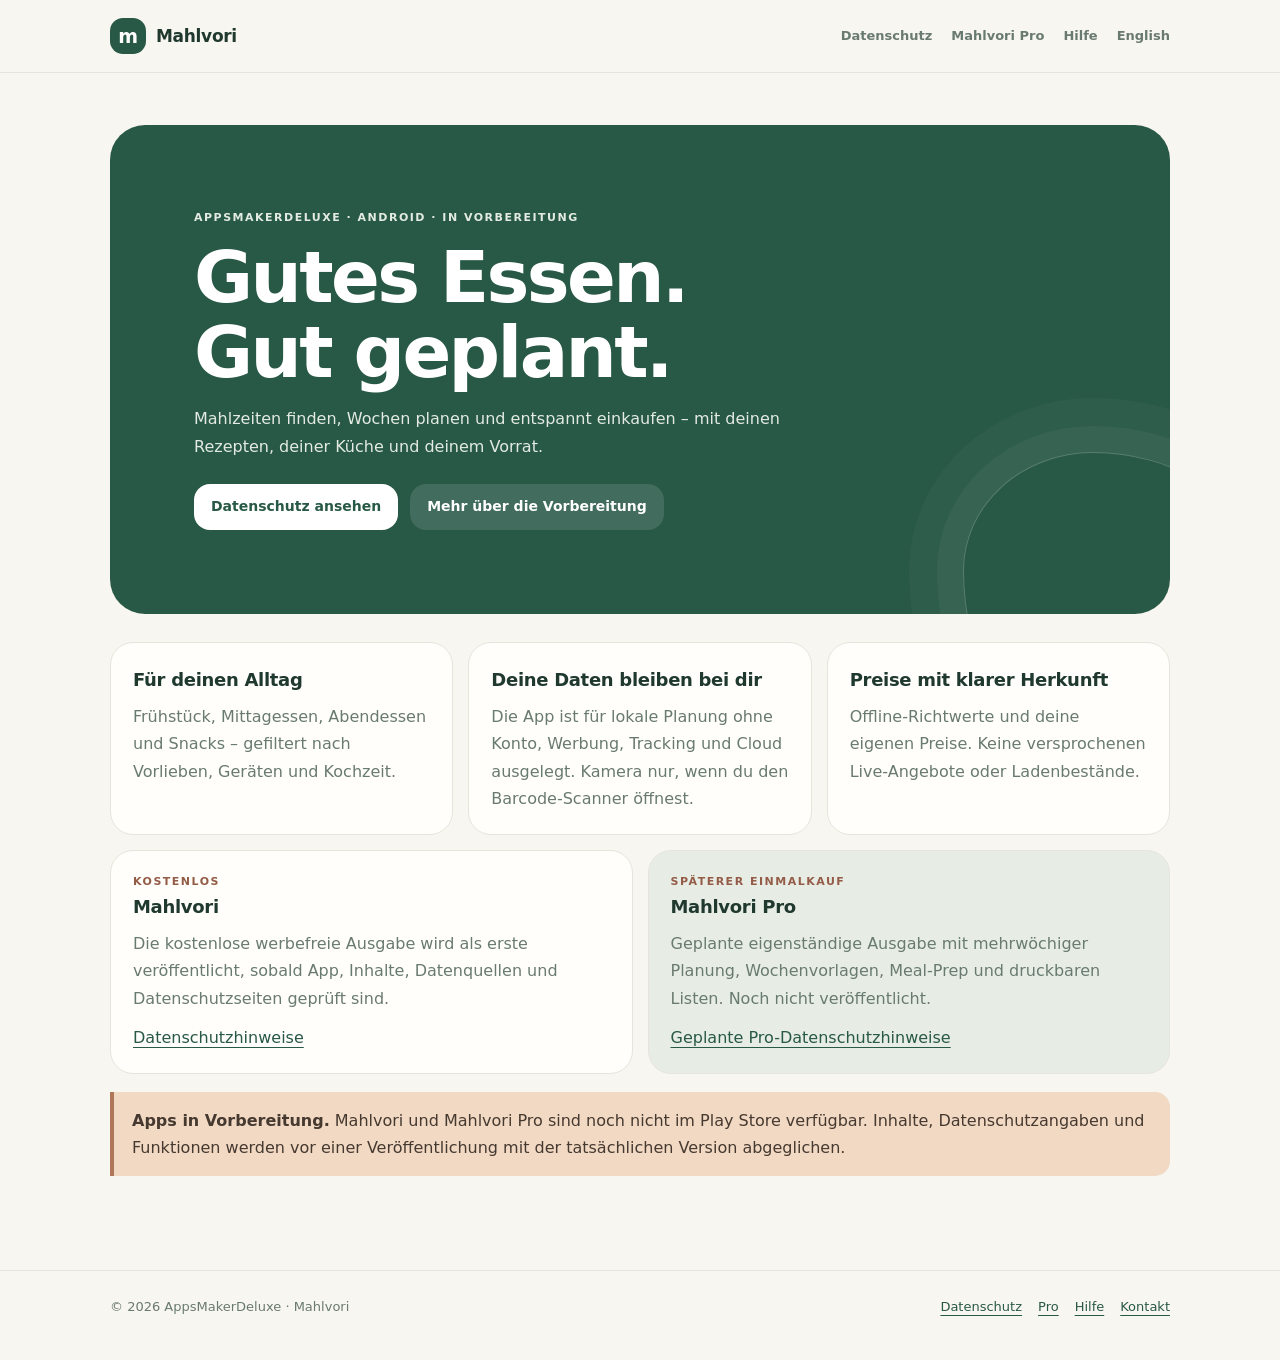
==== index.html @ 29d2f912 "Create Mahlvori privacy and help site" ====
<!doctype html>
<html lang="de"><head><meta charset="utf-8"><meta name="viewport" content="width=device-width,initial-scale=1"><meta name="theme-color" content="#f8f6f0"><meta name="description" content="Mahlvori plant Mahlzeiten, Vorräte und Einkaufslisten privat auf dem Gerät. Die Apps befinden sich in Vorbereitung."><title>Mahlvori – Gutes Essen. Gut geplant.</title><link rel="stylesheet" href="assets/site.css"></head>
<body><header class="site-header"><div class="wrap header-inner"><a class="brand" href="./"><span class="brand-mark">m</span>Mahlvori</a><nav class="nav" aria-label="Navigation"><a href="privacy/">Datenschutz</a><a href="privacy/pro/">Mahlvori Pro</a><a href="support/">Hilfe</a><a href="en/" lang="en">English</a></nav></div></header>
<main class="wrap"><section class="hero"><p class="eyebrow">AppsMakerDeluxe · Android · In Vorbereitung</p><h1>Gutes Essen.<br>Gut geplant.</h1><p>Mahlzeiten finden, Wochen planen und entspannt einkaufen – mit deinen Rezepten, deiner Küche und deinem Vorrat.</p><div class="actions"><a class="button" href="privacy/">Datenschutz ansehen</a><a class="button alt" href="support/">Mehr über die Vorbereitung</a></div></section>
<section class="grid"><article class="card"><h2>Für deinen Alltag</h2><p>Frühstück, Mittagessen, Abendessen und Snacks – gefiltert nach Vorlieben, Geräten und Kochzeit.</p></article><article class="card"><h2>Deine Daten bleiben bei dir</h2><p>Die App ist für lokale Planung ohne Konto, Werbung, Tracking und Cloud ausgelegt. Kamera nur, wenn du den Barcode-Scanner öffnest.</p></article><article class="card"><h2>Preise mit klarer Herkunft</h2><p>Offline-Richtwerte und deine eigenen Preise. Keine versprochenen Live-Angebote oder Ladenbestände.</p></article></section>
<section class="grid" style="margin-top:15px"><article class="card"><p class="eyebrow dark">Kostenlos</p><h2>Mahlvori</h2><p>Die kostenlose werbefreie Ausgabe wird als erste veröffentlicht, sobald App, Inhalte, Datenquellen und Datenschutzseiten geprüft sind.</p><p style="margin-top:12px"><a href="privacy/">Datenschutzhinweise</a></p></article><article class="card pro"><p class="eyebrow dark">Späterer Einmalkauf</p><h2>Mahlvori Pro</h2><p>Geplante eigenständige Ausgabe mit mehrwöchiger Planung, Wochenvorlagen, Meal-Prep und druckbaren Listen. Noch nicht veröffentlicht.</p><p style="margin-top:12px"><a href="privacy/pro/">Geplante Pro-Datenschutzhinweise</a></p></article></section>
<section class="notice"><strong>Apps in Vorbereitung.</strong> Mahlvori und Mahlvori Pro sind noch nicht im Play Store verfügbar. Inhalte, Datenschutzangaben und Funktionen werden vor einer Veröffentlichung mit der tatsächlichen Version abgeglichen.</section></main>
<footer class="site-footer"><div class="wrap footer-inner"><span>© 2026 AppsMakerDeluxe · Mahlvori</span><nav class="footer-links" aria-label="Weiterführendes"><a href="privacy/">Datenschutz</a><a href="privacy/pro/">Pro</a><a href="support/">Hilfe</a><a href="mailto:appsmakerdeluxe@gmail.com">Kontakt</a></nav></div></footer></body></html>
---- assets/site.css ----
:root{color-scheme:light;--cream:#f8f6f0;--paper:#fffefa;--ink:#20392f;--muted:#697a70;--green:#285846;--sage:#e7ede5;--peach:#f1d9c4;--line:#e5e5dc;--wide:1060px}
*{box-sizing:border-box}html{scroll-behavior:smooth}body{margin:0;background:var(--cream);color:var(--ink);font:16px/1.7 system-ui,-apple-system,"Segoe UI",sans-serif}.wrap{width:min(var(--wide),calc(100% - 44px));margin-inline:auto}a{color:var(--green);text-underline-offset:4px}a:hover{color:#994f3d}.site-header{position:sticky;top:0;z-index:4;background:rgba(248,246,240,.95);backdrop-filter:blur(12px);border-bottom:1px solid var(--line)}.header-inner{display:flex;align-items:center;justify-content:space-between;gap:22px;min-height:72px}.brand{display:inline-flex;align-items:center;gap:10px;color:var(--ink);text-decoration:none;font-size:17px;font-weight:780;letter-spacing:-.3px}.brand-mark{display:grid;place-items:center;width:36px;height:36px;border-radius:13px;background:var(--green);color:white;font-size:19px}.nav{display:flex;align-items:center;gap:19px;flex-wrap:wrap}.nav a{color:var(--muted);text-decoration:none;font-size:13px;font-weight:600}.nav a:hover,.nav a[aria-current=page]{color:var(--green)}main{padding:40px 0 76px}.hero{position:relative;overflow:hidden;margin:12px auto 28px;padding:clamp(35px,8vw,84px);border-radius:35px;background:var(--green);color:#fff}.hero:after{content:"";position:absolute;width:280px;height:280px;right:-75px;bottom:-120px;border:1px solid rgba(255,255,255,.22);border-radius:46% 54% 65% 35%/42% 37% 63% 58%;box-shadow:0 0 0 26px rgba(255,255,255,.04),0 0 0 54px rgba(255,255,255,.03)}.eyebrow{margin:0 0 12px;color:#c9dfd1;text-transform:uppercase;font-size:11px;font-weight:760;letter-spacing:1.5px}.hero h1{max-width:730px;margin:0;font-size:clamp(39px,8vw,72px);line-height:1.04;letter-spacing:-2.6px}.hero p{max-width:620px;color:#e3ebe2}.hero a{color:white}.hero .actions{display:flex;gap:12px;flex-wrap:wrap;margin-top:24px}.button{display:inline-block;padding:11px 17px;border-radius:16px;background:#fff;color:var(--green)!important;text-decoration:none;font-size:14px;font-weight:700}.button.alt{background:rgba(255,255,255,.12);color:#fff!important}.eyebrow.dark{color:#945b47}.grid{display:grid;grid-template-columns:repeat(auto-fit,minmax(min(100%,230px),1fr));gap:15px}.card{padding:22px;border:1px solid var(--line);border-radius:23px;background:var(--paper)}.card h2,.card h3{margin:0 0 8px;font-size:18px;letter-spacing:-.3px}.card p{margin:0;color:var(--muted)}.notice{margin:18px 0;padding:15px 18px;border-left:4px solid #af7657;border-radius:0 15px 15px 0;background:var(--peach);color:#46392f}.pro{background:var(--sage)}.panel{max-width:820px;margin:0 auto;padding:clamp(23px,5vw,49px);border:1px solid var(--line);border-radius:28px;background:var(--paper)}.panel h1{margin:0 0 4px;font-size:clamp(32px,6vw,48px);line-height:1.1;letter-spacing:-1.7px}.panel h2{margin-top:31px;margin-bottom:8px;font-size:20px;line-height:1.3}.panel h3{margin-top:19px;margin-bottom:6px;font-size:16px}.panel p,.panel li{color:#53655c}.panel ul{padding-left:22px}.meta{color:var(--muted);font-size:13px}.site-footer{padding:25px 0 42px;border-top:1px solid var(--line);color:var(--muted);font-size:13px}.footer-inner{display:flex;justify-content:space-between;gap:15px;flex-wrap:wrap}.footer-links{display:flex;gap:16px;flex-wrap:wrap}.pill{display:inline-block;margin:8px 6px 0 0;padding:6px 11px;border:1px solid var(--line);border-radius:30px;background:white;color:var(--muted);font-size:12px;font-weight:620}.steps{counter-reset:steps;list-style:none;padding:0!important}.steps li{counter-increment:steps;position:relative;margin:0 0 10px;padding:14px 15px 14px 50px;border-radius:15px;background:var(--cream)}.steps li:before{content:counter(steps);position:absolute;left:15px;top:14px;display:grid;place-items:center;width:24px;height:24px;border-radius:50%;background:var(--green);color:white;font-size:12px;font-weight:bold}
@media(max-width:650px){.wrap{width:min(var(--wide),calc(100% - 28px))}.header-inner{align-items:flex-start;padding:13px 0;flex-direction:column;gap:7px}.nav{gap:13px}main{padding-top:23px}.hero{border-radius:26px}.panel{border-radius:21px}.footer-inner{flex-direction:column}}
@media(prefers-reduced-motion:reduce){html{scroll-behavior:auto}*{animation-duration:.01ms!important;transition-duration:.01ms!important}}
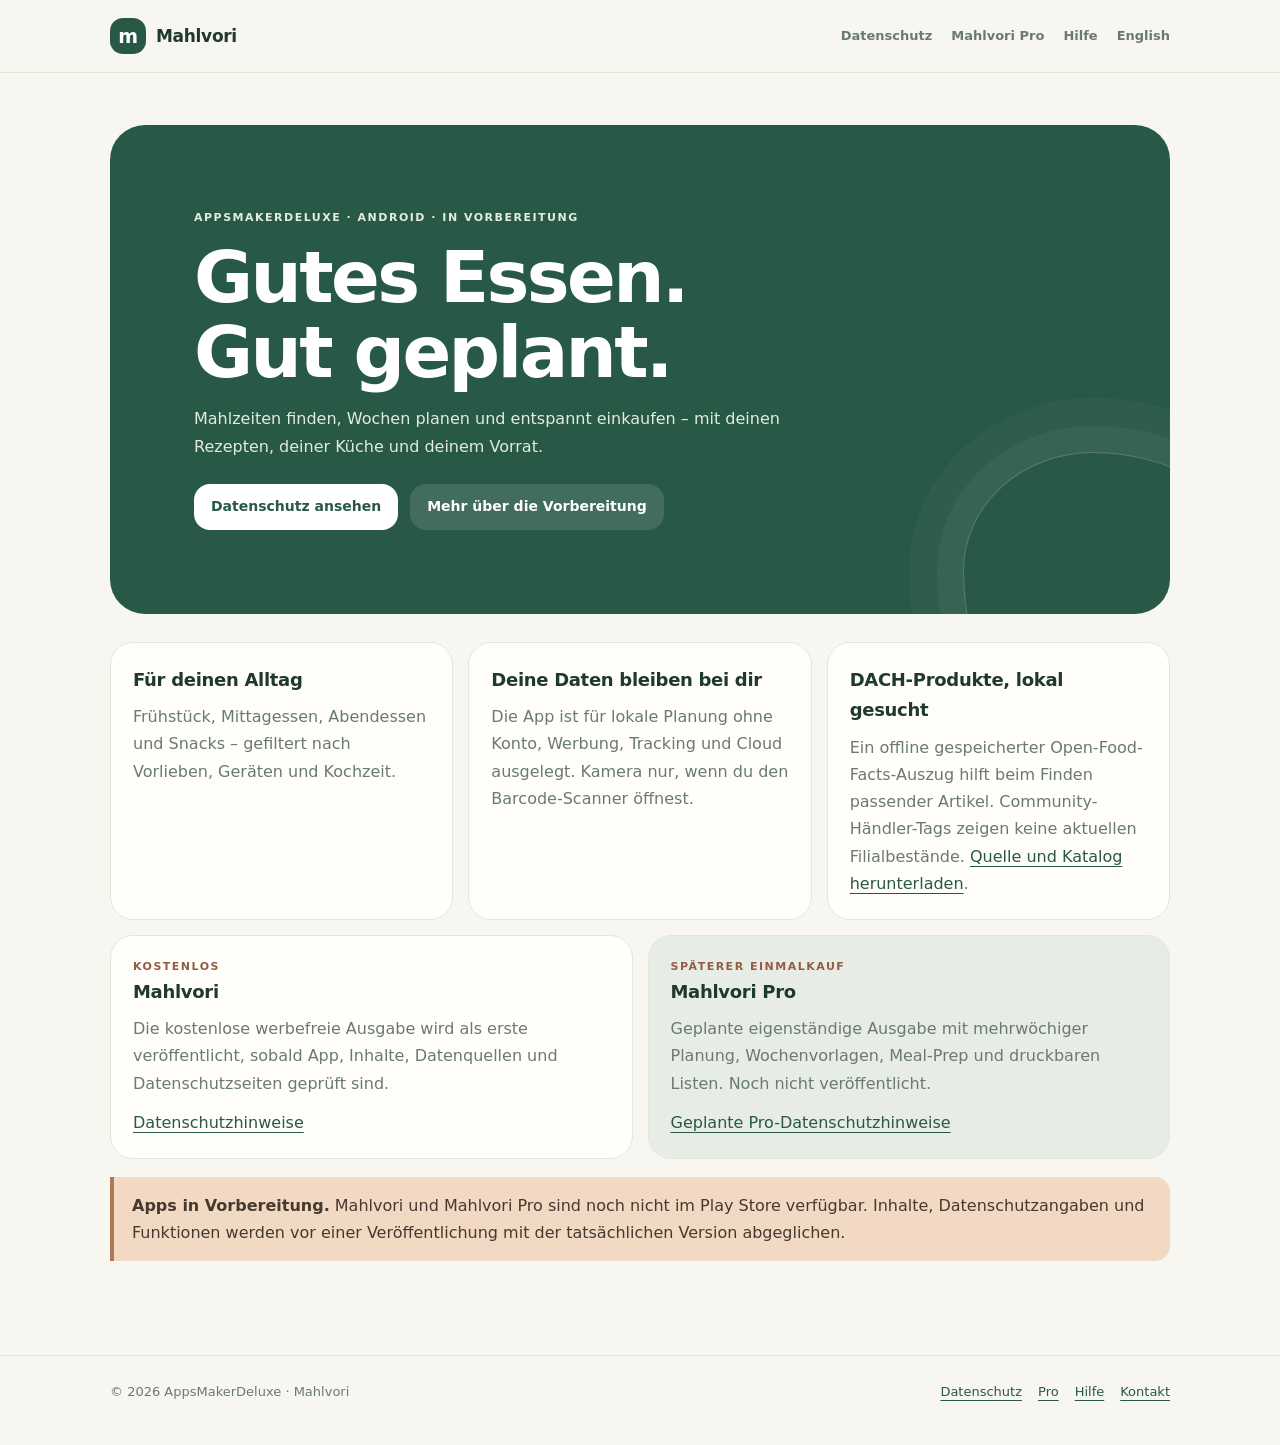
==== commit dc071bef: "Publish Mahlvori DACH catalog and license notices" ====
--- a/index.html
+++ b/index.html
@@ -2,7 +2,7 @@
 <html lang="de"><head><meta charset="utf-8"><meta name="viewport" content="width=device-width,initial-scale=1"><meta name="theme-color" content="#f8f6f0"><meta name="description" content="Mahlvori plant Mahlzeiten, Vorräte und Einkaufslisten privat auf dem Gerät. Die Apps befinden sich in Vorbereitung."><title>Mahlvori – Gutes Essen. Gut geplant.</title><link rel="stylesheet" href="assets/site.css"></head>
 <body><header class="site-header"><div class="wrap header-inner"><a class="brand" href="./"><span class="brand-mark">m</span>Mahlvori</a><nav class="nav" aria-label="Navigation"><a href="privacy/">Datenschutz</a><a href="privacy/pro/">Mahlvori Pro</a><a href="support/">Hilfe</a><a href="en/" lang="en">English</a></nav></div></header>
 <main class="wrap"><section class="hero"><p class="eyebrow">AppsMakerDeluxe · Android · In Vorbereitung</p><h1>Gutes Essen.<br>Gut geplant.</h1><p>Mahlzeiten finden, Wochen planen und entspannt einkaufen – mit deinen Rezepten, deiner Küche und deinem Vorrat.</p><div class="actions"><a class="button" href="privacy/">Datenschutz ansehen</a><a class="button alt" href="support/">Mehr über die Vorbereitung</a></div></section>
-<section class="grid"><article class="card"><h2>Für deinen Alltag</h2><p>Frühstück, Mittagessen, Abendessen und Snacks – gefiltert nach Vorlieben, Geräten und Kochzeit.</p></article><article class="card"><h2>Deine Daten bleiben bei dir</h2><p>Die App ist für lokale Planung ohne Konto, Werbung, Tracking und Cloud ausgelegt. Kamera nur, wenn du den Barcode-Scanner öffnest.</p></article><article class="card"><h2>Preise mit klarer Herkunft</h2><p>Offline-Richtwerte und deine eigenen Preise. Keine versprochenen Live-Angebote oder Ladenbestände.</p></article></section>
+<section class="grid"><article class="card"><h2>Für deinen Alltag</h2><p>Frühstück, Mittagessen, Abendessen und Snacks – gefiltert nach Vorlieben, Geräten und Kochzeit.</p></article><article class="card"><h2>Deine Daten bleiben bei dir</h2><p>Die App ist für lokale Planung ohne Konto, Werbung, Tracking und Cloud ausgelegt. Kamera nur, wenn du den Barcode-Scanner öffnest.</p></article><article class="card"><h2>DACH-Produkte, lokal gesucht</h2><p>Ein offline gespeicherter Open-Food-Facts-Auszug hilft beim Finden passender Artikel. Community-Händler-Tags zeigen keine aktuellen Filialbestände. <a href="catalog/">Quelle und Katalog herunterladen</a>.</p></article></section>
 <section class="grid" style="margin-top:15px"><article class="card"><p class="eyebrow dark">Kostenlos</p><h2>Mahlvori</h2><p>Die kostenlose werbefreie Ausgabe wird als erste veröffentlicht, sobald App, Inhalte, Datenquellen und Datenschutzseiten geprüft sind.</p><p style="margin-top:12px"><a href="privacy/">Datenschutzhinweise</a></p></article><article class="card pro"><p class="eyebrow dark">Späterer Einmalkauf</p><h2>Mahlvori Pro</h2><p>Geplante eigenständige Ausgabe mit mehrwöchiger Planung, Wochenvorlagen, Meal-Prep und druckbaren Listen. Noch nicht veröffentlicht.</p><p style="margin-top:12px"><a href="privacy/pro/">Geplante Pro-Datenschutzhinweise</a></p></article></section>
 <section class="notice"><strong>Apps in Vorbereitung.</strong> Mahlvori und Mahlvori Pro sind noch nicht im Play Store verfügbar. Inhalte, Datenschutzangaben und Funktionen werden vor einer Veröffentlichung mit der tatsächlichen Version abgeglichen.</section></main>
 <footer class="site-footer"><div class="wrap footer-inner"><span>© 2026 AppsMakerDeluxe · Mahlvori</span><nav class="footer-links" aria-label="Weiterführendes"><a href="privacy/">Datenschutz</a><a href="privacy/pro/">Pro</a><a href="support/">Hilfe</a><a href="mailto:appsmakerdeluxe@gmail.com">Kontakt</a></nav></div></footer></body></html>
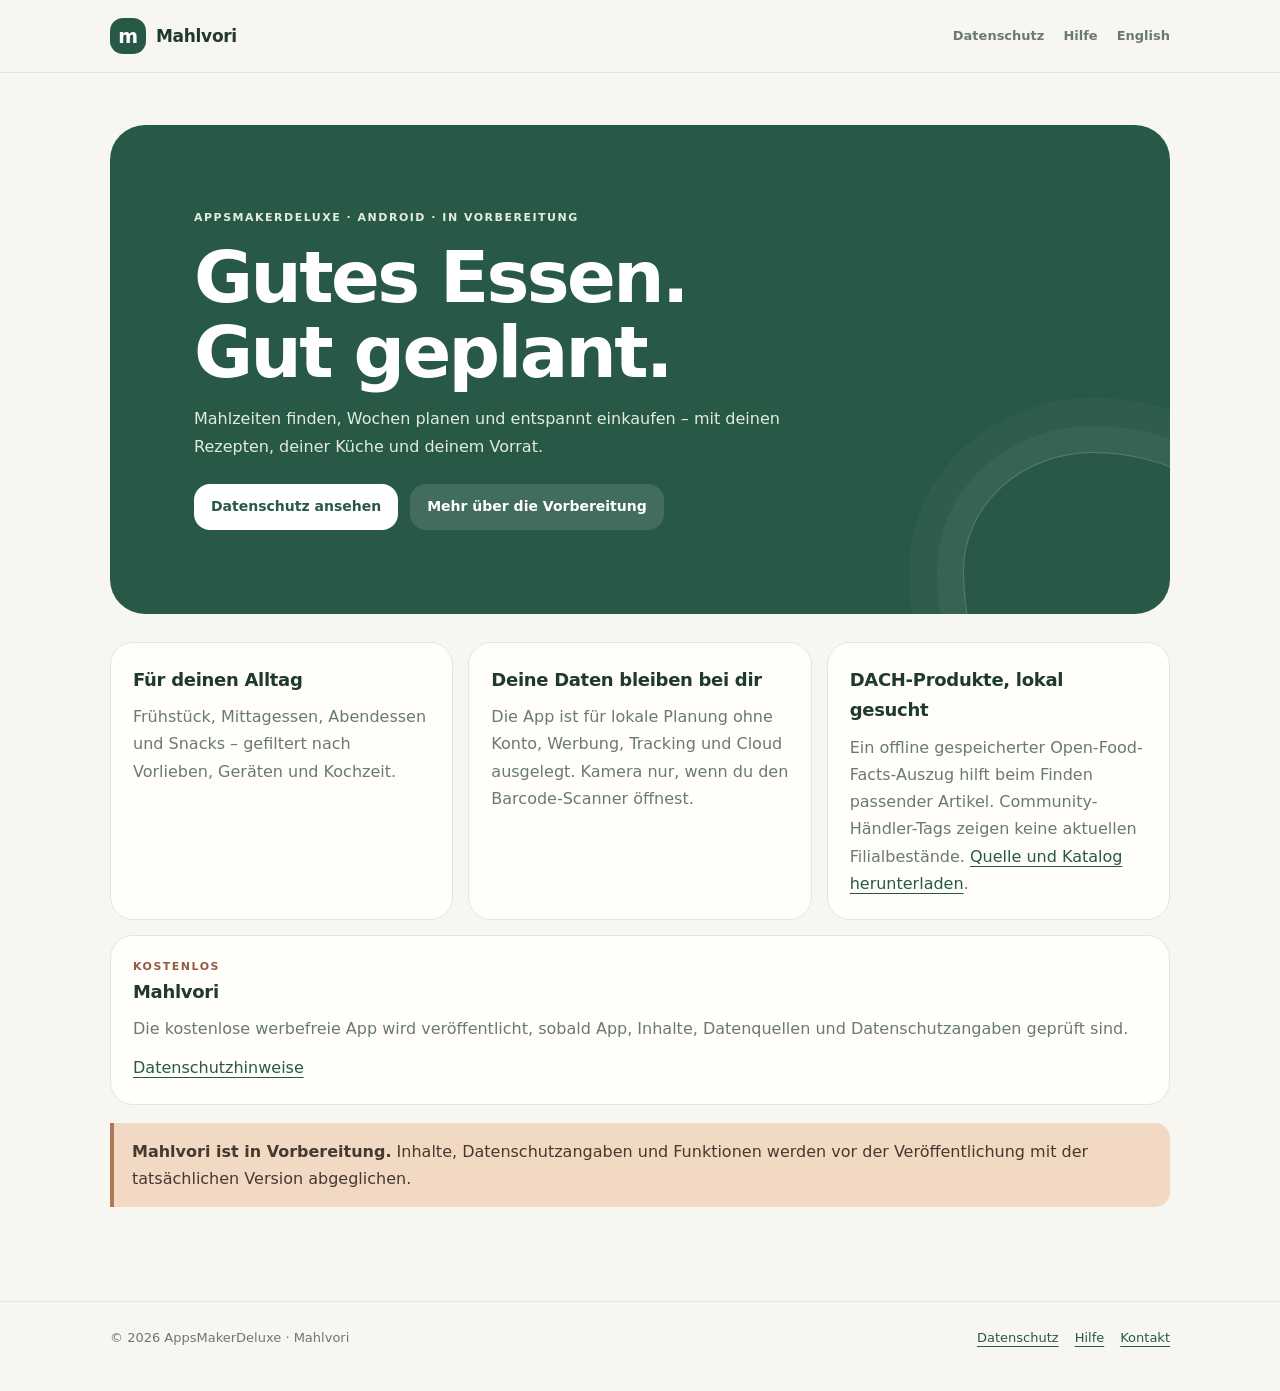
==== commit a0cb5349: "Remove Pro planning from Mahlvori privacy site" ====
--- a/index.html
+++ b/index.html
@@ -1,8 +1,8 @@
 <!doctype html>
-<html lang="de"><head><meta charset="utf-8"><meta name="viewport" content="width=device-width,initial-scale=1"><meta name="theme-color" content="#f8f6f0"><meta name="description" content="Mahlvori plant Mahlzeiten, Vorräte und Einkaufslisten privat auf dem Gerät. Die Apps befinden sich in Vorbereitung."><title>Mahlvori – Gutes Essen. Gut geplant.</title><link rel="stylesheet" href="assets/site.css"></head>
-<body><header class="site-header"><div class="wrap header-inner"><a class="brand" href="./"><span class="brand-mark">m</span>Mahlvori</a><nav class="nav" aria-label="Navigation"><a href="privacy/">Datenschutz</a><a href="privacy/pro/">Mahlvori Pro</a><a href="support/">Hilfe</a><a href="en/" lang="en">English</a></nav></div></header>
+<html lang="de"><head><meta charset="utf-8"><meta name="viewport" content="width=device-width,initial-scale=1"><meta name="theme-color" content="#f8f6f0"><meta name="description" content="Mahlvori plant Mahlzeiten, Vorräte und Einkaufslisten privat auf dem Gerät."><title>Mahlvori – Gutes Essen. Gut geplant.</title><link rel="stylesheet" href="assets/site.css"></head>
+<body><header class="site-header"><div class="wrap header-inner"><a class="brand" href="./"><span class="brand-mark">m</span>Mahlvori</a><nav class="nav" aria-label="Navigation"><a href="privacy/">Datenschutz</a><a href="support/">Hilfe</a><a href="en/" lang="en">English</a></nav></div></header>
 <main class="wrap"><section class="hero"><p class="eyebrow">AppsMakerDeluxe · Android · In Vorbereitung</p><h1>Gutes Essen.<br>Gut geplant.</h1><p>Mahlzeiten finden, Wochen planen und entspannt einkaufen – mit deinen Rezepten, deiner Küche und deinem Vorrat.</p><div class="actions"><a class="button" href="privacy/">Datenschutz ansehen</a><a class="button alt" href="support/">Mehr über die Vorbereitung</a></div></section>
 <section class="grid"><article class="card"><h2>Für deinen Alltag</h2><p>Frühstück, Mittagessen, Abendessen und Snacks – gefiltert nach Vorlieben, Geräten und Kochzeit.</p></article><article class="card"><h2>Deine Daten bleiben bei dir</h2><p>Die App ist für lokale Planung ohne Konto, Werbung, Tracking und Cloud ausgelegt. Kamera nur, wenn du den Barcode-Scanner öffnest.</p></article><article class="card"><h2>DACH-Produkte, lokal gesucht</h2><p>Ein offline gespeicherter Open-Food-Facts-Auszug hilft beim Finden passender Artikel. Community-Händler-Tags zeigen keine aktuellen Filialbestände. <a href="catalog/">Quelle und Katalog herunterladen</a>.</p></article></section>
-<section class="grid" style="margin-top:15px"><article class="card"><p class="eyebrow dark">Kostenlos</p><h2>Mahlvori</h2><p>Die kostenlose werbefreie Ausgabe wird als erste veröffentlicht, sobald App, Inhalte, Datenquellen und Datenschutzseiten geprüft sind.</p><p style="margin-top:12px"><a href="privacy/">Datenschutzhinweise</a></p></article><article class="card pro"><p class="eyebrow dark">Späterer Einmalkauf</p><h2>Mahlvori Pro</h2><p>Geplante eigenständige Ausgabe mit mehrwöchiger Planung, Wochenvorlagen, Meal-Prep und druckbaren Listen. Noch nicht veröffentlicht.</p><p style="margin-top:12px"><a href="privacy/pro/">Geplante Pro-Datenschutzhinweise</a></p></article></section>
-<section class="notice"><strong>Apps in Vorbereitung.</strong> Mahlvori und Mahlvori Pro sind noch nicht im Play Store verfügbar. Inhalte, Datenschutzangaben und Funktionen werden vor einer Veröffentlichung mit der tatsächlichen Version abgeglichen.</section></main>
-<footer class="site-footer"><div class="wrap footer-inner"><span>© 2026 AppsMakerDeluxe · Mahlvori</span><nav class="footer-links" aria-label="Weiterführendes"><a href="privacy/">Datenschutz</a><a href="privacy/pro/">Pro</a><a href="support/">Hilfe</a><a href="mailto:appsmakerdeluxe@gmail.com">Kontakt</a></nav></div></footer></body></html>
+<section class="grid" style="margin-top:15px"><article class="card"><p class="eyebrow dark">Kostenlos</p><h2>Mahlvori</h2><p>Die kostenlose werbefreie App wird veröffentlicht, sobald App, Inhalte, Datenquellen und Datenschutzangaben geprüft sind.</p><p style="margin-top:12px"><a href="privacy/">Datenschutzhinweise</a></p></article></section>
+<section class="notice"><strong>Mahlvori ist in Vorbereitung.</strong> Inhalte, Datenschutzangaben und Funktionen werden vor der Veröffentlichung mit der tatsächlichen Version abgeglichen.</section></main>
+<footer class="site-footer"><div class="wrap footer-inner"><span>© 2026 AppsMakerDeluxe · Mahlvori</span><nav class="footer-links" aria-label="Weiterführendes"><a href="privacy/">Datenschutz</a><a href="support/">Hilfe</a><a href="mailto:appsmakerdeluxe@gmail.com">Kontakt</a></nav></div></footer></body></html>
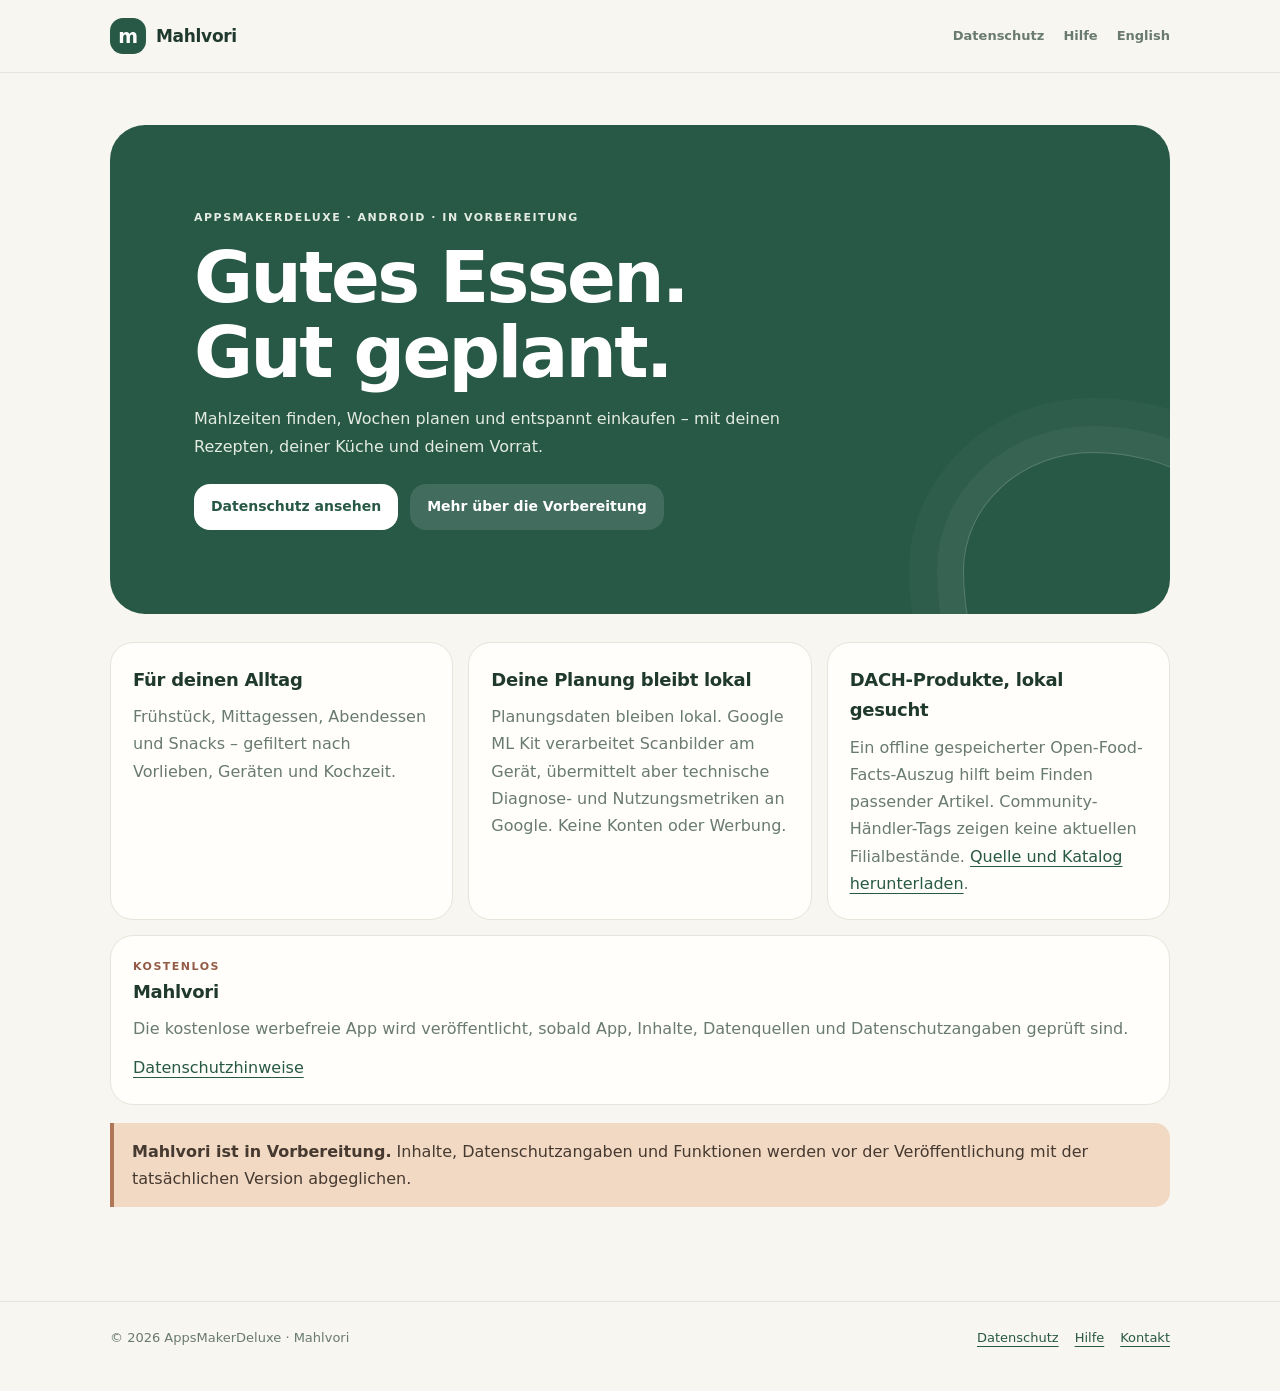
==== commit 5ee1974a: "Complete Mahlvori Free privacy notice" ====
--- a/index.html
+++ b/index.html
@@ -2,7 +2,7 @@
 <html lang="de"><head><meta charset="utf-8"><meta name="viewport" content="width=device-width,initial-scale=1"><meta name="theme-color" content="#f8f6f0"><meta name="description" content="Mahlvori plant Mahlzeiten, Vorräte und Einkaufslisten privat auf dem Gerät."><title>Mahlvori – Gutes Essen. Gut geplant.</title><link rel="stylesheet" href="assets/site.css"></head>
 <body><header class="site-header"><div class="wrap header-inner"><a class="brand" href="./"><span class="brand-mark">m</span>Mahlvori</a><nav class="nav" aria-label="Navigation"><a href="privacy/">Datenschutz</a><a href="support/">Hilfe</a><a href="en/" lang="en">English</a></nav></div></header>
 <main class="wrap"><section class="hero"><p class="eyebrow">AppsMakerDeluxe · Android · In Vorbereitung</p><h1>Gutes Essen.<br>Gut geplant.</h1><p>Mahlzeiten finden, Wochen planen und entspannt einkaufen – mit deinen Rezepten, deiner Küche und deinem Vorrat.</p><div class="actions"><a class="button" href="privacy/">Datenschutz ansehen</a><a class="button alt" href="support/">Mehr über die Vorbereitung</a></div></section>
-<section class="grid"><article class="card"><h2>Für deinen Alltag</h2><p>Frühstück, Mittagessen, Abendessen und Snacks – gefiltert nach Vorlieben, Geräten und Kochzeit.</p></article><article class="card"><h2>Deine Daten bleiben bei dir</h2><p>Die App ist für lokale Planung ohne Konto, Werbung, Tracking und Cloud ausgelegt. Kamera nur, wenn du den Barcode-Scanner öffnest.</p></article><article class="card"><h2>DACH-Produkte, lokal gesucht</h2><p>Ein offline gespeicherter Open-Food-Facts-Auszug hilft beim Finden passender Artikel. Community-Händler-Tags zeigen keine aktuellen Filialbestände. <a href="catalog/">Quelle und Katalog herunterladen</a>.</p></article></section>
+<section class="grid"><article class="card"><h2>Für deinen Alltag</h2><p>Frühstück, Mittagessen, Abendessen und Snacks – gefiltert nach Vorlieben, Geräten und Kochzeit.</p></article><article class="card"><h2>Deine Planung bleibt lokal</h2><p>Planungsdaten bleiben lokal. Google ML Kit verarbeitet Scanbilder am Gerät, übermittelt aber technische Diagnose- und Nutzungsmetriken an Google. Keine Konten oder Werbung.</p></article><article class="card"><h2>DACH-Produkte, lokal gesucht</h2><p>Ein offline gespeicherter Open-Food-Facts-Auszug hilft beim Finden passender Artikel. Community-Händler-Tags zeigen keine aktuellen Filialbestände. <a href="catalog/">Quelle und Katalog herunterladen</a>.</p></article></section>
 <section class="grid" style="margin-top:15px"><article class="card"><p class="eyebrow dark">Kostenlos</p><h2>Mahlvori</h2><p>Die kostenlose werbefreie App wird veröffentlicht, sobald App, Inhalte, Datenquellen und Datenschutzangaben geprüft sind.</p><p style="margin-top:12px"><a href="privacy/">Datenschutzhinweise</a></p></article></section>
 <section class="notice"><strong>Mahlvori ist in Vorbereitung.</strong> Inhalte, Datenschutzangaben und Funktionen werden vor der Veröffentlichung mit der tatsächlichen Version abgeglichen.</section></main>
 <footer class="site-footer"><div class="wrap footer-inner"><span>© 2026 AppsMakerDeluxe · Mahlvori</span><nav class="footer-links" aria-label="Weiterführendes"><a href="privacy/">Datenschutz</a><a href="support/">Hilfe</a><a href="mailto:appsmakerdeluxe@gmail.com">Kontakt</a></nav></div></footer></body></html>
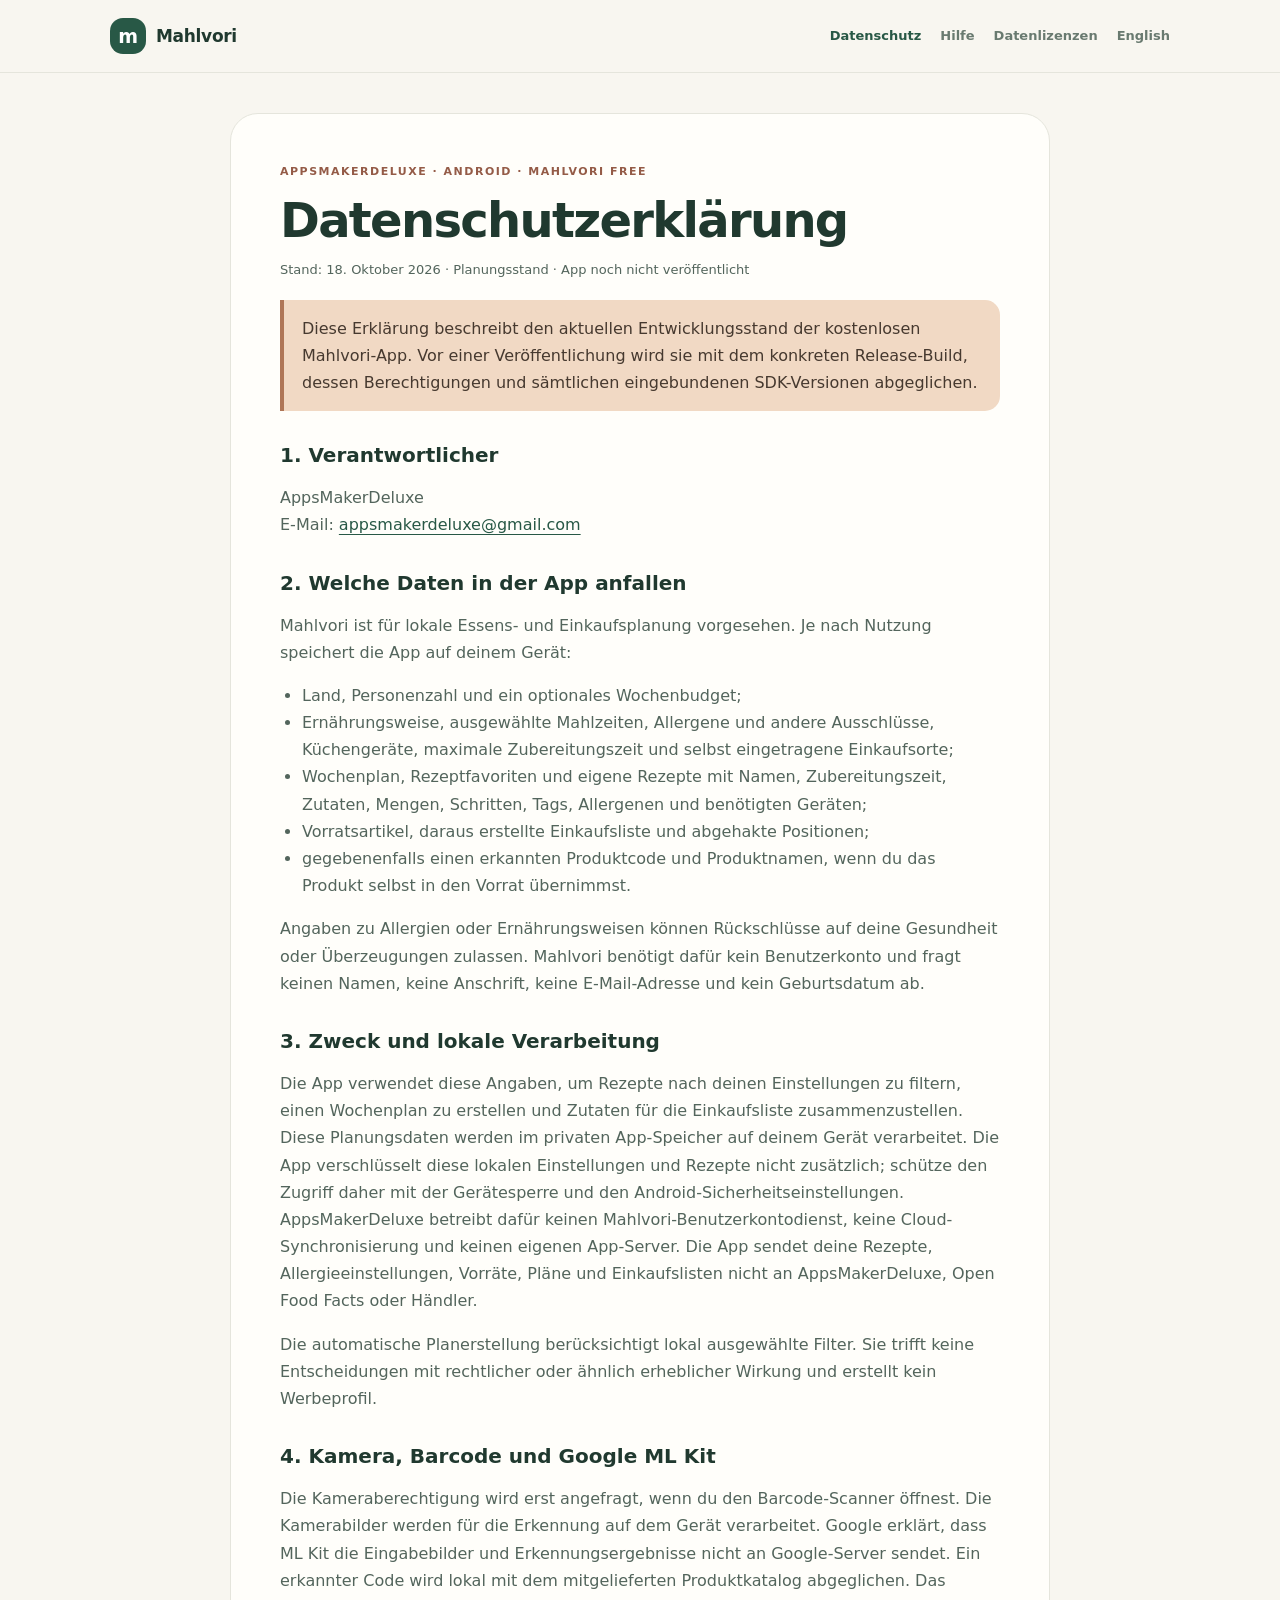
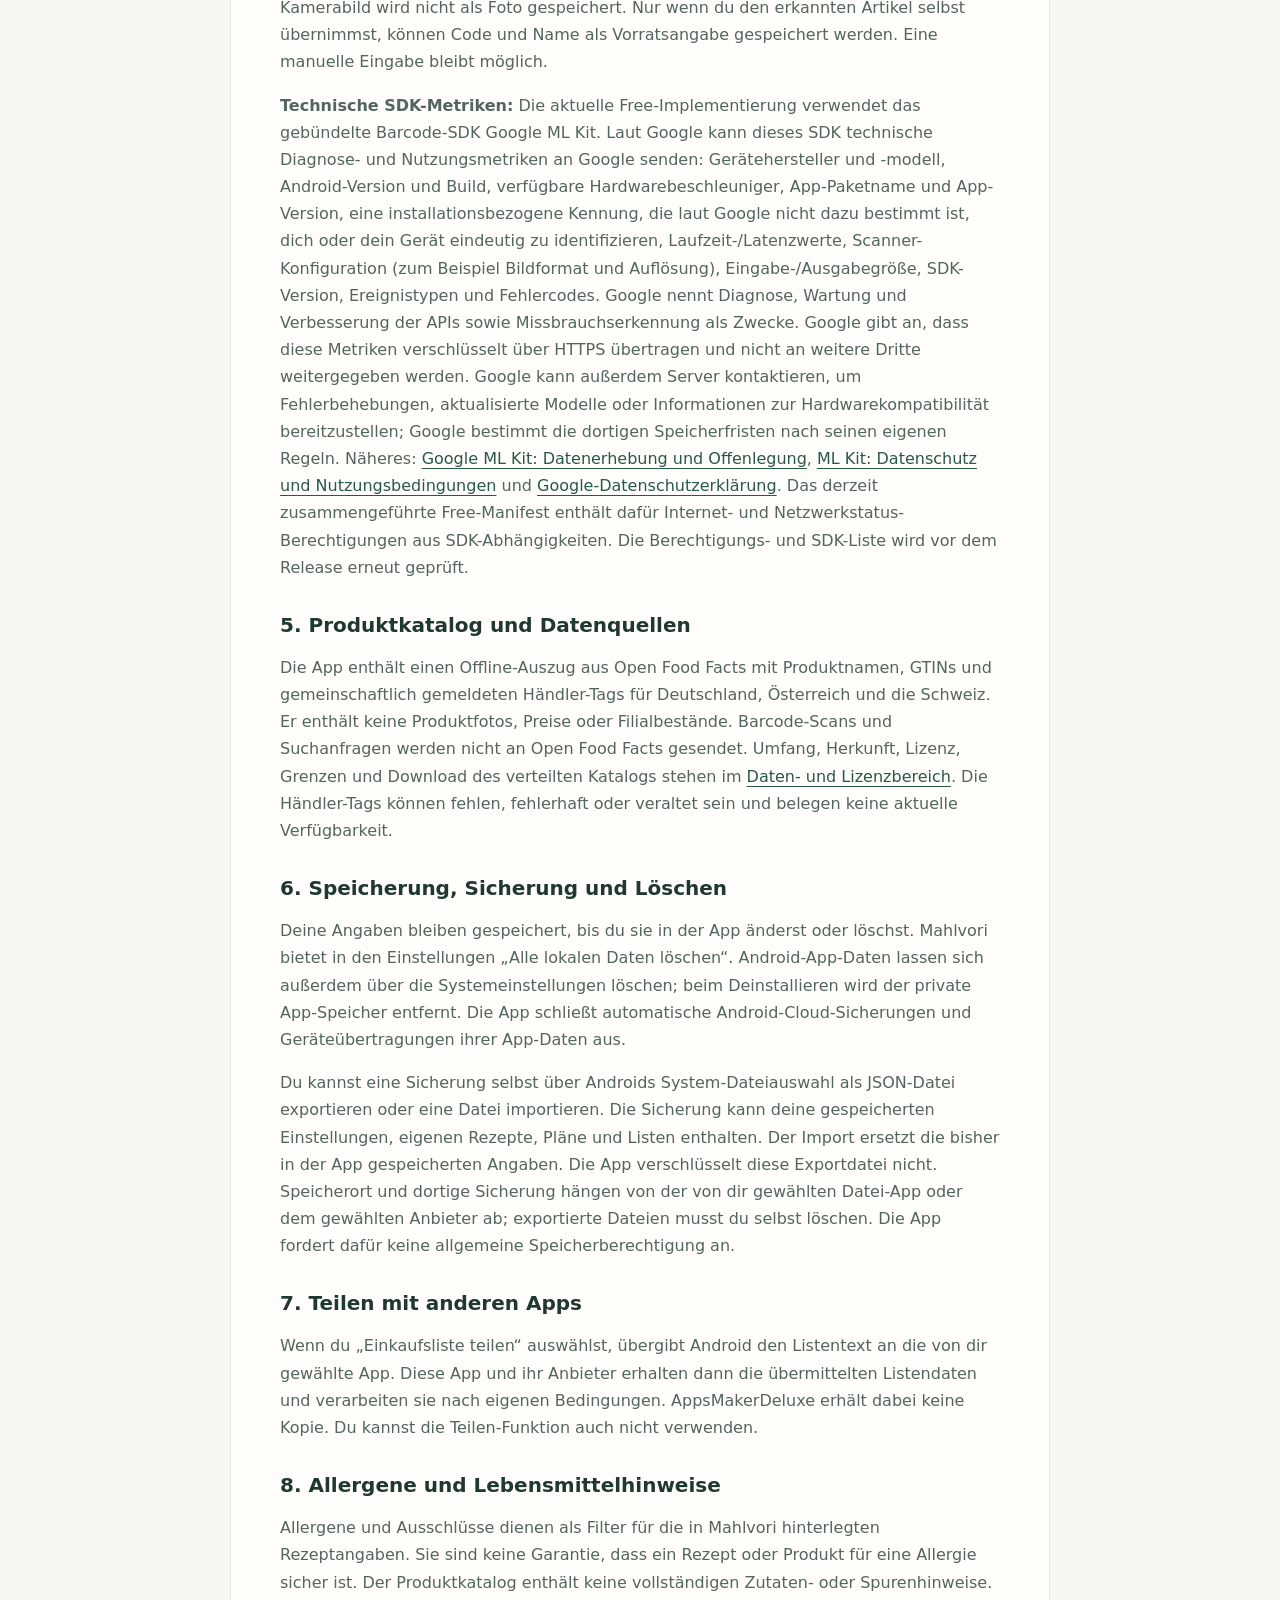
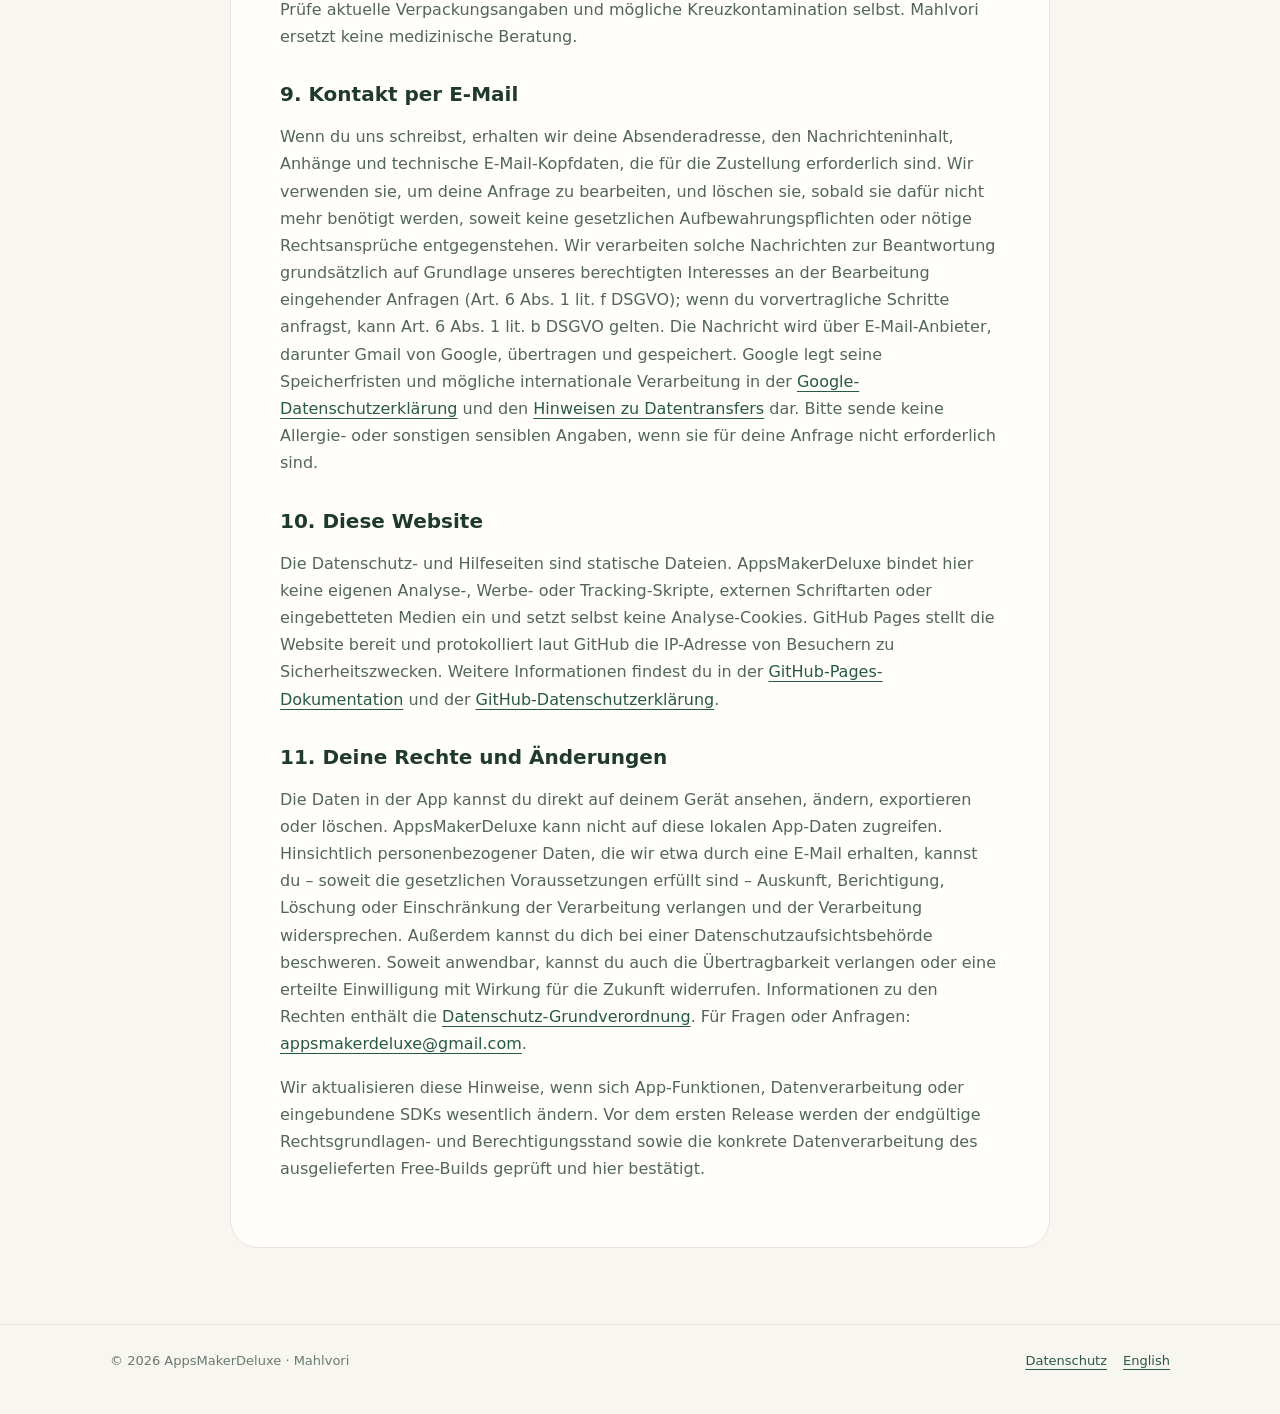
==== commit d7423fc3: "Serve privacy policy at site root" ====
--- a/index.html
+++ b/index.html
@@ -1,8 +1,16 @@
 <!doctype html>
-<html lang="de"><head><meta charset="utf-8"><meta name="viewport" content="width=device-width,initial-scale=1"><meta name="theme-color" content="#f8f6f0"><meta name="description" content="Mahlvori plant Mahlzeiten, Vorräte und Einkaufslisten privat auf dem Gerät."><title>Mahlvori – Gutes Essen. Gut geplant.</title><link rel="stylesheet" href="assets/site.css"></head>
-<body><header class="site-header"><div class="wrap header-inner"><a class="brand" href="./"><span class="brand-mark">m</span>Mahlvori</a><nav class="nav" aria-label="Navigation"><a href="privacy/">Datenschutz</a><a href="support/">Hilfe</a><a href="en/" lang="en">English</a></nav></div></header>
-<main class="wrap"><section class="hero"><p class="eyebrow">AppsMakerDeluxe · Android · In Vorbereitung</p><h1>Gutes Essen.<br>Gut geplant.</h1><p>Mahlzeiten finden, Wochen planen und entspannt einkaufen – mit deinen Rezepten, deiner Küche und deinem Vorrat.</p><div class="actions"><a class="button" href="privacy/">Datenschutz ansehen</a><a class="button alt" href="support/">Mehr über die Vorbereitung</a></div></section>
-<section class="grid"><article class="card"><h2>Für deinen Alltag</h2><p>Frühstück, Mittagessen, Abendessen und Snacks – gefiltert nach Vorlieben, Geräten und Kochzeit.</p></article><article class="card"><h2>Deine Planung bleibt lokal</h2><p>Planungsdaten bleiben lokal. Google ML Kit verarbeitet Scanbilder am Gerät, übermittelt aber technische Diagnose- und Nutzungsmetriken an Google. Keine Konten oder Werbung.</p></article><article class="card"><h2>DACH-Produkte, lokal gesucht</h2><p>Ein offline gespeicherter Open-Food-Facts-Auszug hilft beim Finden passender Artikel. Community-Händler-Tags zeigen keine aktuellen Filialbestände. <a href="catalog/">Quelle und Katalog herunterladen</a>.</p></article></section>
-<section class="grid" style="margin-top:15px"><article class="card"><p class="eyebrow dark">Kostenlos</p><h2>Mahlvori</h2><p>Die kostenlose werbefreie App wird veröffentlicht, sobald App, Inhalte, Datenquellen und Datenschutzangaben geprüft sind.</p><p style="margin-top:12px"><a href="privacy/">Datenschutzhinweise</a></p></article></section>
-<section class="notice"><strong>Mahlvori ist in Vorbereitung.</strong> Inhalte, Datenschutzangaben und Funktionen werden vor der Veröffentlichung mit der tatsächlichen Version abgeglichen.</section></main>
-<footer class="site-footer"><div class="wrap footer-inner"><span>© 2026 AppsMakerDeluxe · Mahlvori</span><nav class="footer-links" aria-label="Weiterführendes"><a href="privacy/">Datenschutz</a><a href="support/">Hilfe</a><a href="mailto:appsmakerdeluxe@gmail.com">Kontakt</a></nav></div></footer></body></html>
+<html lang="de"><head><meta charset="utf-8"><meta name="viewport" content="width=device-width,initial-scale=1"><meta name="theme-color" content="#f8f6f0"><meta name="description" content="Datenschutzhinweise für die kostenlose Android-App Mahlvori Free."><title>Datenschutzerklärung – Mahlvori</title><link rel="stylesheet" href="assets/site.css"></head>
+<body><header class="site-header"><div class="wrap header-inner"><a class="brand" href="./"><span class="brand-mark">m</span>Mahlvori</a><nav class="nav" aria-label="Navigation"><a href="./" aria-current="page">Datenschutz</a><a href="support/">Hilfe</a><a href="catalog/">Datenlizenzen</a><a href="en/privacy/" lang="en">English</a></nav></div></header>
+<main class="wrap"><article class="panel"><p class="eyebrow dark">AppsMakerDeluxe · Android · Mahlvori Free</p><h1>Datenschutzerklärung</h1><p class="meta">Stand: 18. Oktober 2026 · Planungsstand · App noch nicht veröffentlicht</p>
+<div class="notice">Diese Erklärung beschreibt den aktuellen Entwicklungsstand der kostenlosen Mahlvori-App. Vor einer Veröffentlichung wird sie mit dem konkreten Release-Build, dessen Berechtigungen und sämtlichen eingebundenen SDK-Versionen abgeglichen.</div>
+<h2>1. Verantwortlicher</h2><p>AppsMakerDeluxe<br>E-Mail: <a href="mailto:appsmakerdeluxe@gmail.com">appsmakerdeluxe@gmail.com</a></p>
+<h2>2. Welche Daten in der App anfallen</h2><p>Mahlvori ist für lokale Essens- und Einkaufsplanung vorgesehen. Je nach Nutzung speichert die App auf deinem Gerät:</p><ul><li>Land, Personenzahl und ein optionales Wochenbudget;</li><li>Ernährungsweise, ausgewählte Mahlzeiten, Allergene und andere Ausschlüsse, Küchengeräte, maximale Zubereitungszeit und selbst eingetragene Einkaufsorte;</li><li>Wochenplan, Rezeptfavoriten und eigene Rezepte mit Namen, Zubereitungszeit, Zutaten, Mengen, Schritten, Tags, Allergenen und benötigten Geräten;</li><li>Vorratsartikel, daraus erstellte Einkaufsliste und abgehakte Positionen;</li><li>gegebenenfalls einen erkannten Produktcode und Produktnamen, wenn du das Produkt selbst in den Vorrat übernimmst.</li></ul><p>Angaben zu Allergien oder Ernährungsweisen können Rückschlüsse auf deine Gesundheit oder Überzeugungen zulassen. Mahlvori benötigt dafür kein Benutzerkonto und fragt keinen Namen, keine Anschrift, keine E-Mail-Adresse und kein Geburtsdatum ab.</p>
+<h2>3. Zweck und lokale Verarbeitung</h2><p>Die App verwendet diese Angaben, um Rezepte nach deinen Einstellungen zu filtern, einen Wochenplan zu erstellen und Zutaten für die Einkaufsliste zusammenzustellen. Diese Planungsdaten werden im privaten App-Speicher auf deinem Gerät verarbeitet. Die App verschlüsselt diese lokalen Einstellungen und Rezepte nicht zusätzlich; schütze den Zugriff daher mit der Gerätesperre und den Android-Sicherheitseinstellungen. AppsMakerDeluxe betreibt dafür keinen Mahlvori-Benutzerkontodienst, keine Cloud-Synchronisierung und keinen eigenen App-Server. Die App sendet deine Rezepte, Allergieeinstellungen, Vorräte, Pläne und Einkaufslisten nicht an AppsMakerDeluxe, Open Food Facts oder Händler.</p><p>Die automatische Planerstellung berücksichtigt lokal ausgewählte Filter. Sie trifft keine Entscheidungen mit rechtlicher oder ähnlich erheblicher Wirkung und erstellt kein Werbeprofil.</p>
+<h2>4. Kamera, Barcode und Google ML Kit</h2><p>Die Kameraberechtigung wird erst angefragt, wenn du den Barcode-Scanner öffnest. Die Kamerabilder werden für die Erkennung auf dem Gerät verarbeitet. Google erklärt, dass ML Kit die Eingabebilder und Erkennungsergebnisse nicht an Google-Server sendet. Ein erkannter Code wird lokal mit dem mitgelieferten Produktkatalog abgeglichen. Das Kamerabild wird nicht als Foto gespeichert. Nur wenn du den erkannten Artikel selbst übernimmst, können Code und Name als Vorratsangabe gespeichert werden. Eine manuelle Eingabe bleibt möglich.</p><p><strong>Technische SDK-Metriken:</strong> Die aktuelle Free-Implementierung verwendet das gebündelte Barcode-SDK Google ML Kit. Laut Google kann dieses SDK technische Diagnose- und Nutzungsmetriken an Google senden: Gerätehersteller und -modell, Android-Version und Build, verfügbare Hardwarebeschleuniger, App-Paketname und App-Version, eine installationsbezogene Kennung, die laut Google nicht dazu bestimmt ist, dich oder dein Gerät eindeutig zu identifizieren, Laufzeit-/Latenzwerte, Scanner-Konfiguration (zum Beispiel Bildformat und Auflösung), Eingabe-/Ausgabegröße, SDK-Version, Ereignistypen und Fehlercodes. Google nennt Diagnose, Wartung und Verbesserung der APIs sowie Missbrauchserkennung als Zwecke. Google gibt an, dass diese Metriken verschlüsselt über HTTPS übertragen und nicht an weitere Dritte weitergegeben werden. Google kann außerdem Server kontaktieren, um Fehlerbehebungen, aktualisierte Modelle oder Informationen zur Hardwarekompatibilität bereitzustellen; Google bestimmt die dortigen Speicherfristen nach seinen eigenen Regeln. Näheres: <a href="https://developers.google.com/ml-kit/android-data-disclosure">Google ML Kit: Datenerhebung und Offenlegung</a>, <a href="https://developers.google.com/ml-kit/terms">ML Kit: Datenschutz und Nutzungsbedingungen</a> und <a href="https://policies.google.com/privacy">Google-Datenschutzerklärung</a>. Das derzeit zusammengeführte Free-Manifest enthält dafür Internet- und Netzwerkstatus-Berechtigungen aus SDK-Abhängigkeiten. Die Berechtigungs- und SDK-Liste wird vor dem Release erneut geprüft.</p>
+<h2>5. Produktkatalog und Datenquellen</h2><p>Die App enthält einen Offline-Auszug aus Open Food Facts mit Produktnamen, GTINs und gemeinschaftlich gemeldeten Händler-Tags für Deutschland, Österreich und die Schweiz. Er enthält keine Produktfotos, Preise oder Filialbestände. Barcode-Scans und Suchanfragen werden nicht an Open Food Facts gesendet. Umfang, Herkunft, Lizenz, Grenzen und Download des verteilten Katalogs stehen im <a href="catalog/">Daten- und Lizenzbereich</a>. Die Händler-Tags können fehlen, fehlerhaft oder veraltet sein und belegen keine aktuelle Verfügbarkeit.</p>
+<h2>6. Speicherung, Sicherung und Löschen</h2><p>Deine Angaben bleiben gespeichert, bis du sie in der App änderst oder löschst. Mahlvori bietet in den Einstellungen „Alle lokalen Daten löschen“. Android-App-Daten lassen sich außerdem über die Systemeinstellungen löschen; beim Deinstallieren wird der private App-Speicher entfernt. Die App schließt automatische Android-Cloud-Sicherungen und Geräteübertragungen ihrer App-Daten aus.</p><p>Du kannst eine Sicherung selbst über Androids System-Dateiauswahl als JSON-Datei exportieren oder eine Datei importieren. Die Sicherung kann deine gespeicherten Einstellungen, eigenen Rezepte, Pläne und Listen enthalten. Der Import ersetzt die bisher in der App gespeicherten Angaben. Die App verschlüsselt diese Exportdatei nicht. Speicherort und dortige Sicherung hängen von der von dir gewählten Datei-App oder dem gewählten Anbieter ab; exportierte Dateien musst du selbst löschen. Die App fordert dafür keine allgemeine Speicherberechtigung an.</p>
+<h2>7. Teilen mit anderen Apps</h2><p>Wenn du „Einkaufsliste teilen“ auswählst, übergibt Android den Listentext an die von dir gewählte App. Diese App und ihr Anbieter erhalten dann die übermittelten Listendaten und verarbeiten sie nach eigenen Bedingungen. AppsMakerDeluxe erhält dabei keine Kopie. Du kannst die Teilen-Funktion auch nicht verwenden.</p>
+<h2>8. Allergene und Lebensmittelhinweise</h2><p>Allergene und Ausschlüsse dienen als Filter für die in Mahlvori hinterlegten Rezeptangaben. Sie sind keine Garantie, dass ein Rezept oder Produkt für eine Allergie sicher ist. Der Produktkatalog enthält keine vollständigen Zutaten- oder Spurenhinweise. Prüfe aktuelle Verpackungsangaben und mögliche Kreuzkontamination selbst. Mahlvori ersetzt keine medizinische Beratung.</p>
+<h2>9. Kontakt per E-Mail</h2><p>Wenn du uns schreibst, erhalten wir deine Absenderadresse, den Nachrichteninhalt, Anhänge und technische E-Mail-Kopfdaten, die für die Zustellung erforderlich sind. Wir verwenden sie, um deine Anfrage zu bearbeiten, und löschen sie, sobald sie dafür nicht mehr benötigt werden, soweit keine gesetzlichen Aufbewahrungspflichten oder nötige Rechtsansprüche entgegenstehen. Wir verarbeiten solche Nachrichten zur Beantwortung grundsätzlich auf Grundlage unseres berechtigten Interesses an der Bearbeitung eingehender Anfragen (Art. 6 Abs. 1 lit. f DSGVO); wenn du vorvertragliche Schritte anfragst, kann Art. 6 Abs. 1 lit. b DSGVO gelten. Die Nachricht wird über E-Mail-Anbieter, darunter Gmail von Google, übertragen und gespeichert. Google legt seine Speicherfristen und mögliche internationale Verarbeitung in der <a href="https://policies.google.com/privacy">Google-Datenschutzerklärung</a> und den <a href="https://policies.google.com/privacy/frameworks">Hinweisen zu Datentransfers</a> dar. Bitte sende keine Allergie- oder sonstigen sensiblen Angaben, wenn sie für deine Anfrage nicht erforderlich sind.</p>
+<h2>10. Diese Website</h2><p>Die Datenschutz- und Hilfeseiten sind statische Dateien. AppsMakerDeluxe bindet hier keine eigenen Analyse-, Werbe- oder Tracking-Skripte, externen Schriftarten oder eingebetteten Medien ein und setzt selbst keine Analyse-Cookies. GitHub Pages stellt die Website bereit und protokolliert laut GitHub die IP-Adresse von Besuchern zu Sicherheitszwecken. Weitere Informationen findest du in der <a href="https://docs.github.com/en/pages/getting-started-with-github-pages/what-is-github-pages#data-collection">GitHub-Pages-Dokumentation</a> und der <a href="https://docs.github.com/en/site-policy/privacy-policies/github-general-privacy-statement">GitHub-Datenschutzerklärung</a>.</p>
+<h2>11. Deine Rechte und Änderungen</h2><p>Die Daten in der App kannst du direkt auf deinem Gerät ansehen, ändern, exportieren oder löschen. AppsMakerDeluxe kann nicht auf diese lokalen App-Daten zugreifen. Hinsichtlich personenbezogener Daten, die wir etwa durch eine E-Mail erhalten, kannst du – soweit die gesetzlichen Voraussetzungen erfüllt sind – Auskunft, Berichtigung, Löschung oder Einschränkung der Verarbeitung verlangen und der Verarbeitung widersprechen. Außerdem kannst du dich bei einer Datenschutzaufsichtsbehörde beschweren. Soweit anwendbar, kannst du auch die Übertragbarkeit verlangen oder eine erteilte Einwilligung mit Wirkung für die Zukunft widerrufen. Informationen zu den Rechten enthält die <a href="https://eur-lex.europa.eu/legal-content/DE/TXT/?uri=CELEX%3A32016R0679">Datenschutz-Grundverordnung</a>. Für Fragen oder Anfragen: <a href="mailto:appsmakerdeluxe@gmail.com">appsmakerdeluxe@gmail.com</a>.</p><p>Wir aktualisieren diese Hinweise, wenn sich App-Funktionen, Datenverarbeitung oder eingebundene SDKs wesentlich ändern. Vor dem ersten Release werden der endgültige Rechtsgrundlagen- und Berechtigungsstand sowie die konkrete Datenverarbeitung des ausgelieferten Free-Builds geprüft und hier bestätigt.</p></article></main><footer class="site-footer"><div class="wrap footer-inner"><span>© 2026 AppsMakerDeluxe · Mahlvori</span><nav class="footer-links"><a href="./">Datenschutz</a><a href="en/privacy/" lang="en">English</a></nav></div></footer></body></html>
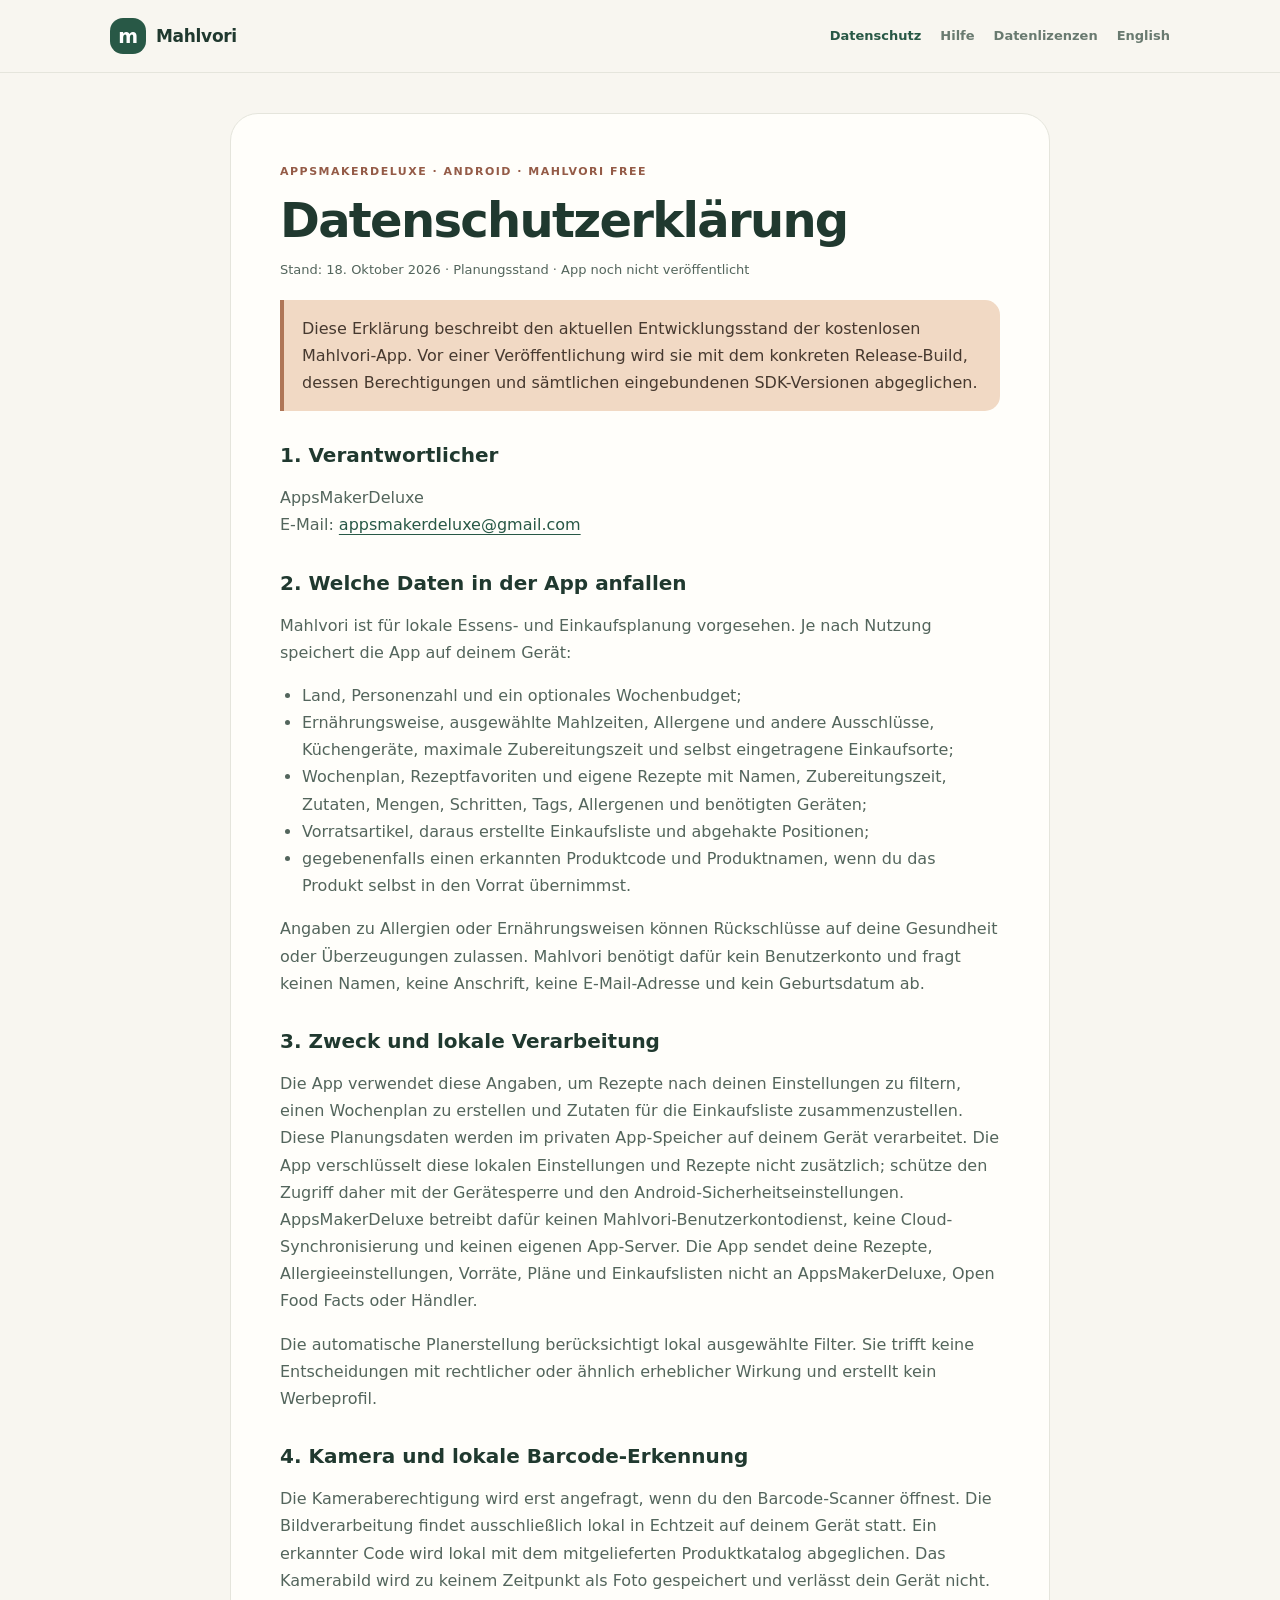
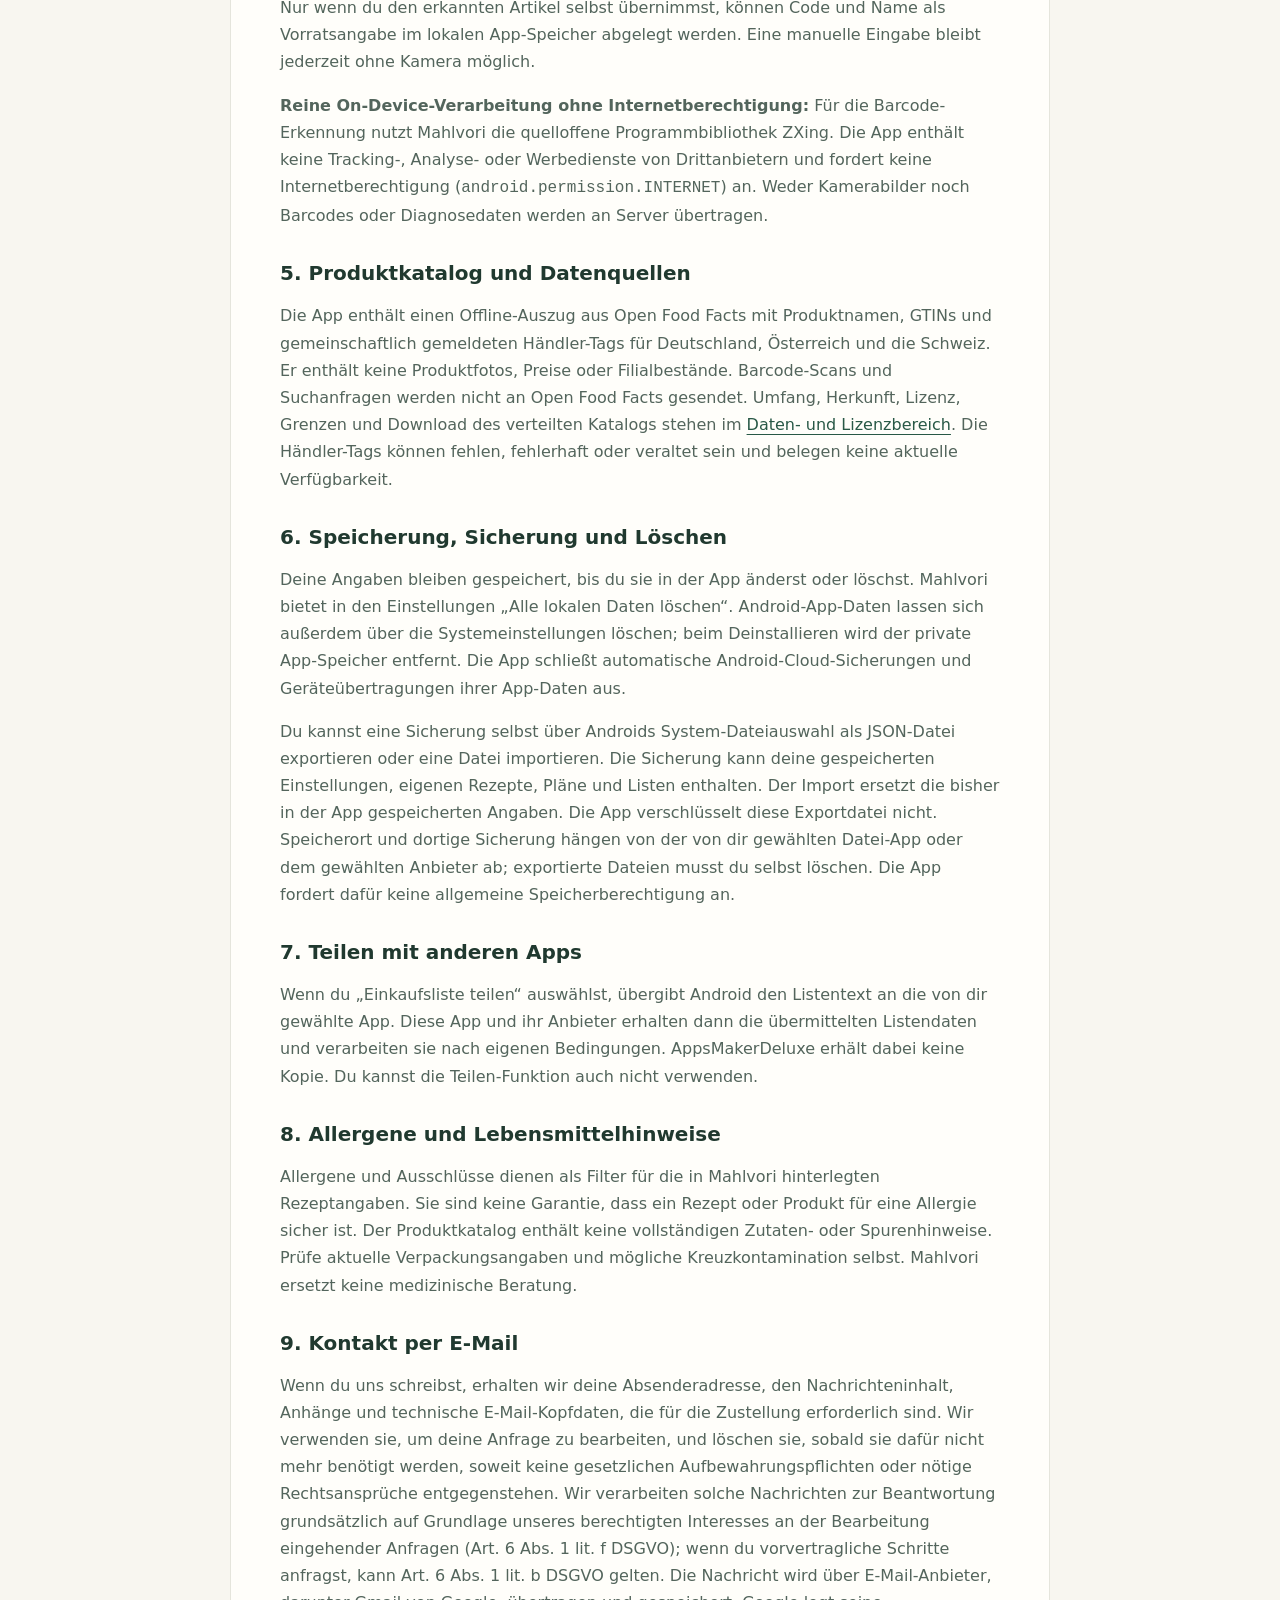
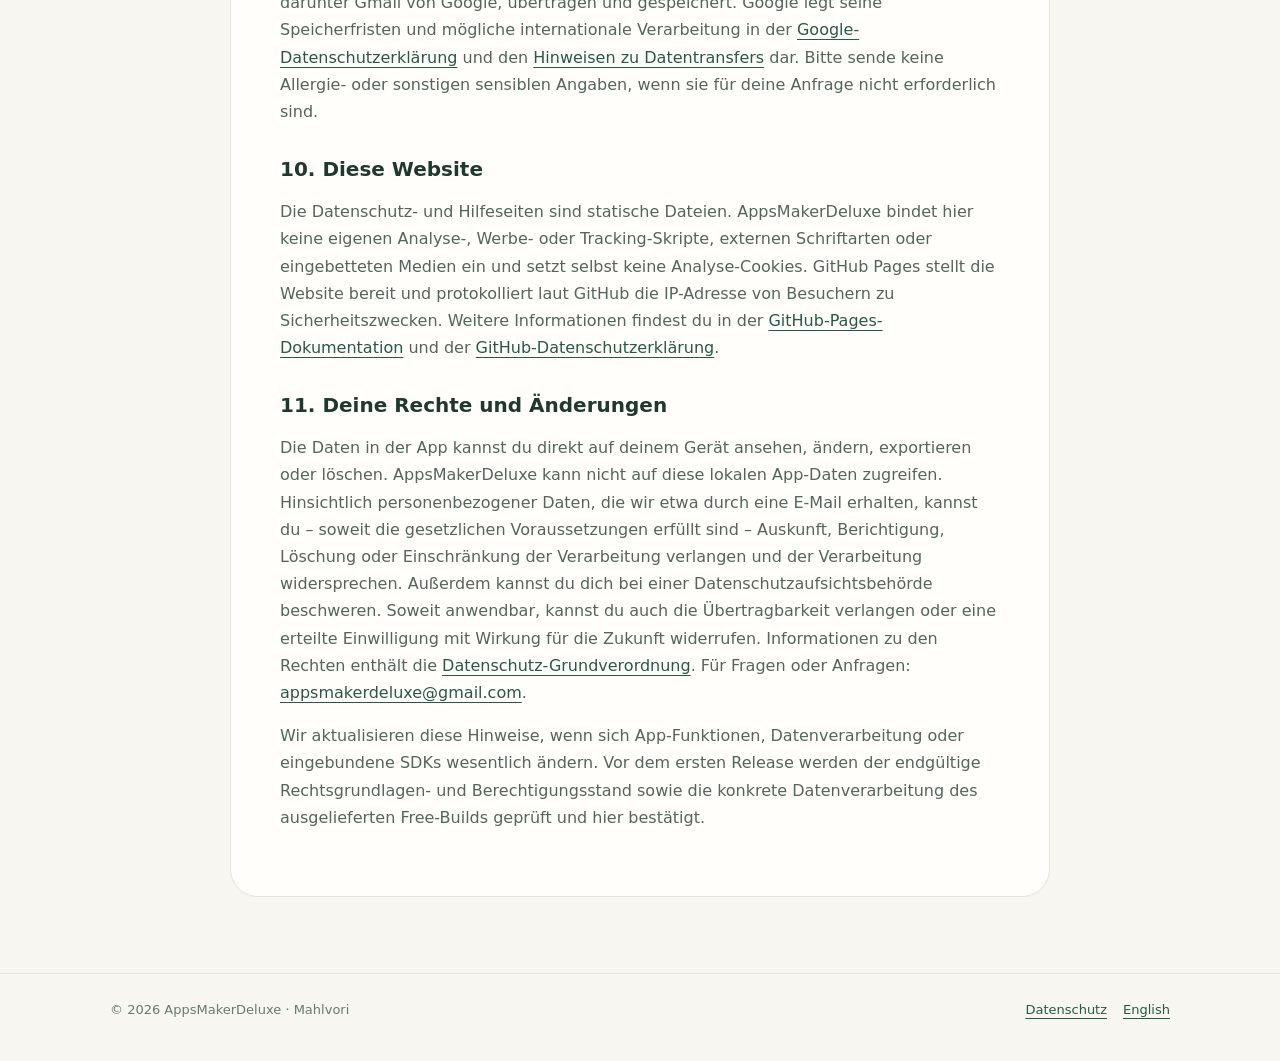
==== commit 7cce5d07: "Update privacy policy: replace Google ML Kit with local ZXing On-Device scanner and confirm zero int" ====
--- a/index.html
+++ b/index.html
@@ -6,7 +6,7 @@
 <h2>1. Verantwortlicher</h2><p>AppsMakerDeluxe<br>E-Mail: <a href="mailto:appsmakerdeluxe@gmail.com">appsmakerdeluxe@gmail.com</a></p>
 <h2>2. Welche Daten in der App anfallen</h2><p>Mahlvori ist für lokale Essens- und Einkaufsplanung vorgesehen. Je nach Nutzung speichert die App auf deinem Gerät:</p><ul><li>Land, Personenzahl und ein optionales Wochenbudget;</li><li>Ernährungsweise, ausgewählte Mahlzeiten, Allergene und andere Ausschlüsse, Küchengeräte, maximale Zubereitungszeit und selbst eingetragene Einkaufsorte;</li><li>Wochenplan, Rezeptfavoriten und eigene Rezepte mit Namen, Zubereitungszeit, Zutaten, Mengen, Schritten, Tags, Allergenen und benötigten Geräten;</li><li>Vorratsartikel, daraus erstellte Einkaufsliste und abgehakte Positionen;</li><li>gegebenenfalls einen erkannten Produktcode und Produktnamen, wenn du das Produkt selbst in den Vorrat übernimmst.</li></ul><p>Angaben zu Allergien oder Ernährungsweisen können Rückschlüsse auf deine Gesundheit oder Überzeugungen zulassen. Mahlvori benötigt dafür kein Benutzerkonto und fragt keinen Namen, keine Anschrift, keine E-Mail-Adresse und kein Geburtsdatum ab.</p>
 <h2>3. Zweck und lokale Verarbeitung</h2><p>Die App verwendet diese Angaben, um Rezepte nach deinen Einstellungen zu filtern, einen Wochenplan zu erstellen und Zutaten für die Einkaufsliste zusammenzustellen. Diese Planungsdaten werden im privaten App-Speicher auf deinem Gerät verarbeitet. Die App verschlüsselt diese lokalen Einstellungen und Rezepte nicht zusätzlich; schütze den Zugriff daher mit der Gerätesperre und den Android-Sicherheitseinstellungen. AppsMakerDeluxe betreibt dafür keinen Mahlvori-Benutzerkontodienst, keine Cloud-Synchronisierung und keinen eigenen App-Server. Die App sendet deine Rezepte, Allergieeinstellungen, Vorräte, Pläne und Einkaufslisten nicht an AppsMakerDeluxe, Open Food Facts oder Händler.</p><p>Die automatische Planerstellung berücksichtigt lokal ausgewählte Filter. Sie trifft keine Entscheidungen mit rechtlicher oder ähnlich erheblicher Wirkung und erstellt kein Werbeprofil.</p>
-<h2>4. Kamera, Barcode und Google ML Kit</h2><p>Die Kameraberechtigung wird erst angefragt, wenn du den Barcode-Scanner öffnest. Die Kamerabilder werden für die Erkennung auf dem Gerät verarbeitet. Google erklärt, dass ML Kit die Eingabebilder und Erkennungsergebnisse nicht an Google-Server sendet. Ein erkannter Code wird lokal mit dem mitgelieferten Produktkatalog abgeglichen. Das Kamerabild wird nicht als Foto gespeichert. Nur wenn du den erkannten Artikel selbst übernimmst, können Code und Name als Vorratsangabe gespeichert werden. Eine manuelle Eingabe bleibt möglich.</p><p><strong>Technische SDK-Metriken:</strong> Die aktuelle Free-Implementierung verwendet das gebündelte Barcode-SDK Google ML Kit. Laut Google kann dieses SDK technische Diagnose- und Nutzungsmetriken an Google senden: Gerätehersteller und -modell, Android-Version und Build, verfügbare Hardwarebeschleuniger, App-Paketname und App-Version, eine installationsbezogene Kennung, die laut Google nicht dazu bestimmt ist, dich oder dein Gerät eindeutig zu identifizieren, Laufzeit-/Latenzwerte, Scanner-Konfiguration (zum Beispiel Bildformat und Auflösung), Eingabe-/Ausgabegröße, SDK-Version, Ereignistypen und Fehlercodes. Google nennt Diagnose, Wartung und Verbesserung der APIs sowie Missbrauchserkennung als Zwecke. Google gibt an, dass diese Metriken verschlüsselt über HTTPS übertragen und nicht an weitere Dritte weitergegeben werden. Google kann außerdem Server kontaktieren, um Fehlerbehebungen, aktualisierte Modelle oder Informationen zur Hardwarekompatibilität bereitzustellen; Google bestimmt die dortigen Speicherfristen nach seinen eigenen Regeln. Näheres: <a href="https://developers.google.com/ml-kit/android-data-disclosure">Google ML Kit: Datenerhebung und Offenlegung</a>, <a href="https://developers.google.com/ml-kit/terms">ML Kit: Datenschutz und Nutzungsbedingungen</a> und <a href="https://policies.google.com/privacy">Google-Datenschutzerklärung</a>. Das derzeit zusammengeführte Free-Manifest enthält dafür Internet- und Netzwerkstatus-Berechtigungen aus SDK-Abhängigkeiten. Die Berechtigungs- und SDK-Liste wird vor dem Release erneut geprüft.</p>
+<h2>4. Kamera und lokale Barcode-Erkennung</h2><p>Die Kameraberechtigung wird erst angefragt, wenn du den Barcode-Scanner öffnest. Die Bildverarbeitung findet ausschließlich lokal in Echtzeit auf deinem Gerät statt. Ein erkannter Code wird lokal mit dem mitgelieferten Produktkatalog abgeglichen. Das Kamerabild wird zu keinem Zeitpunkt als Foto gespeichert und verlässt dein Gerät nicht. Nur wenn du den erkannten Artikel selbst übernimmst, können Code und Name als Vorratsangabe im lokalen App-Speicher abgelegt werden. Eine manuelle Eingabe bleibt jederzeit ohne Kamera möglich.</p><p><strong>Reine On-Device-Verarbeitung ohne Internetberechtigung:</strong> Für die Barcode-Erkennung nutzt Mahlvori die quelloffene Programmbibliothek ZXing. Die App enthält keine Tracking-, Analyse- oder Werbedienste von Drittanbietern und fordert keine Internetberechtigung (<code>android.permission.INTERNET</code>) an. Weder Kamerabilder noch Barcodes oder Diagnosedaten werden an Server übertragen.</p>
 <h2>5. Produktkatalog und Datenquellen</h2><p>Die App enthält einen Offline-Auszug aus Open Food Facts mit Produktnamen, GTINs und gemeinschaftlich gemeldeten Händler-Tags für Deutschland, Österreich und die Schweiz. Er enthält keine Produktfotos, Preise oder Filialbestände. Barcode-Scans und Suchanfragen werden nicht an Open Food Facts gesendet. Umfang, Herkunft, Lizenz, Grenzen und Download des verteilten Katalogs stehen im <a href="catalog/">Daten- und Lizenzbereich</a>. Die Händler-Tags können fehlen, fehlerhaft oder veraltet sein und belegen keine aktuelle Verfügbarkeit.</p>
 <h2>6. Speicherung, Sicherung und Löschen</h2><p>Deine Angaben bleiben gespeichert, bis du sie in der App änderst oder löschst. Mahlvori bietet in den Einstellungen „Alle lokalen Daten löschen“. Android-App-Daten lassen sich außerdem über die Systemeinstellungen löschen; beim Deinstallieren wird der private App-Speicher entfernt. Die App schließt automatische Android-Cloud-Sicherungen und Geräteübertragungen ihrer App-Daten aus.</p><p>Du kannst eine Sicherung selbst über Androids System-Dateiauswahl als JSON-Datei exportieren oder eine Datei importieren. Die Sicherung kann deine gespeicherten Einstellungen, eigenen Rezepte, Pläne und Listen enthalten. Der Import ersetzt die bisher in der App gespeicherten Angaben. Die App verschlüsselt diese Exportdatei nicht. Speicherort und dortige Sicherung hängen von der von dir gewählten Datei-App oder dem gewählten Anbieter ab; exportierte Dateien musst du selbst löschen. Die App fordert dafür keine allgemeine Speicherberechtigung an.</p>
 <h2>7. Teilen mit anderen Apps</h2><p>Wenn du „Einkaufsliste teilen“ auswählst, übergibt Android den Listentext an die von dir gewählte App. Diese App und ihr Anbieter erhalten dann die übermittelten Listendaten und verarbeiten sie nach eigenen Bedingungen. AppsMakerDeluxe erhält dabei keine Kopie. Du kannst die Teilen-Funktion auch nicht verwenden.</p>
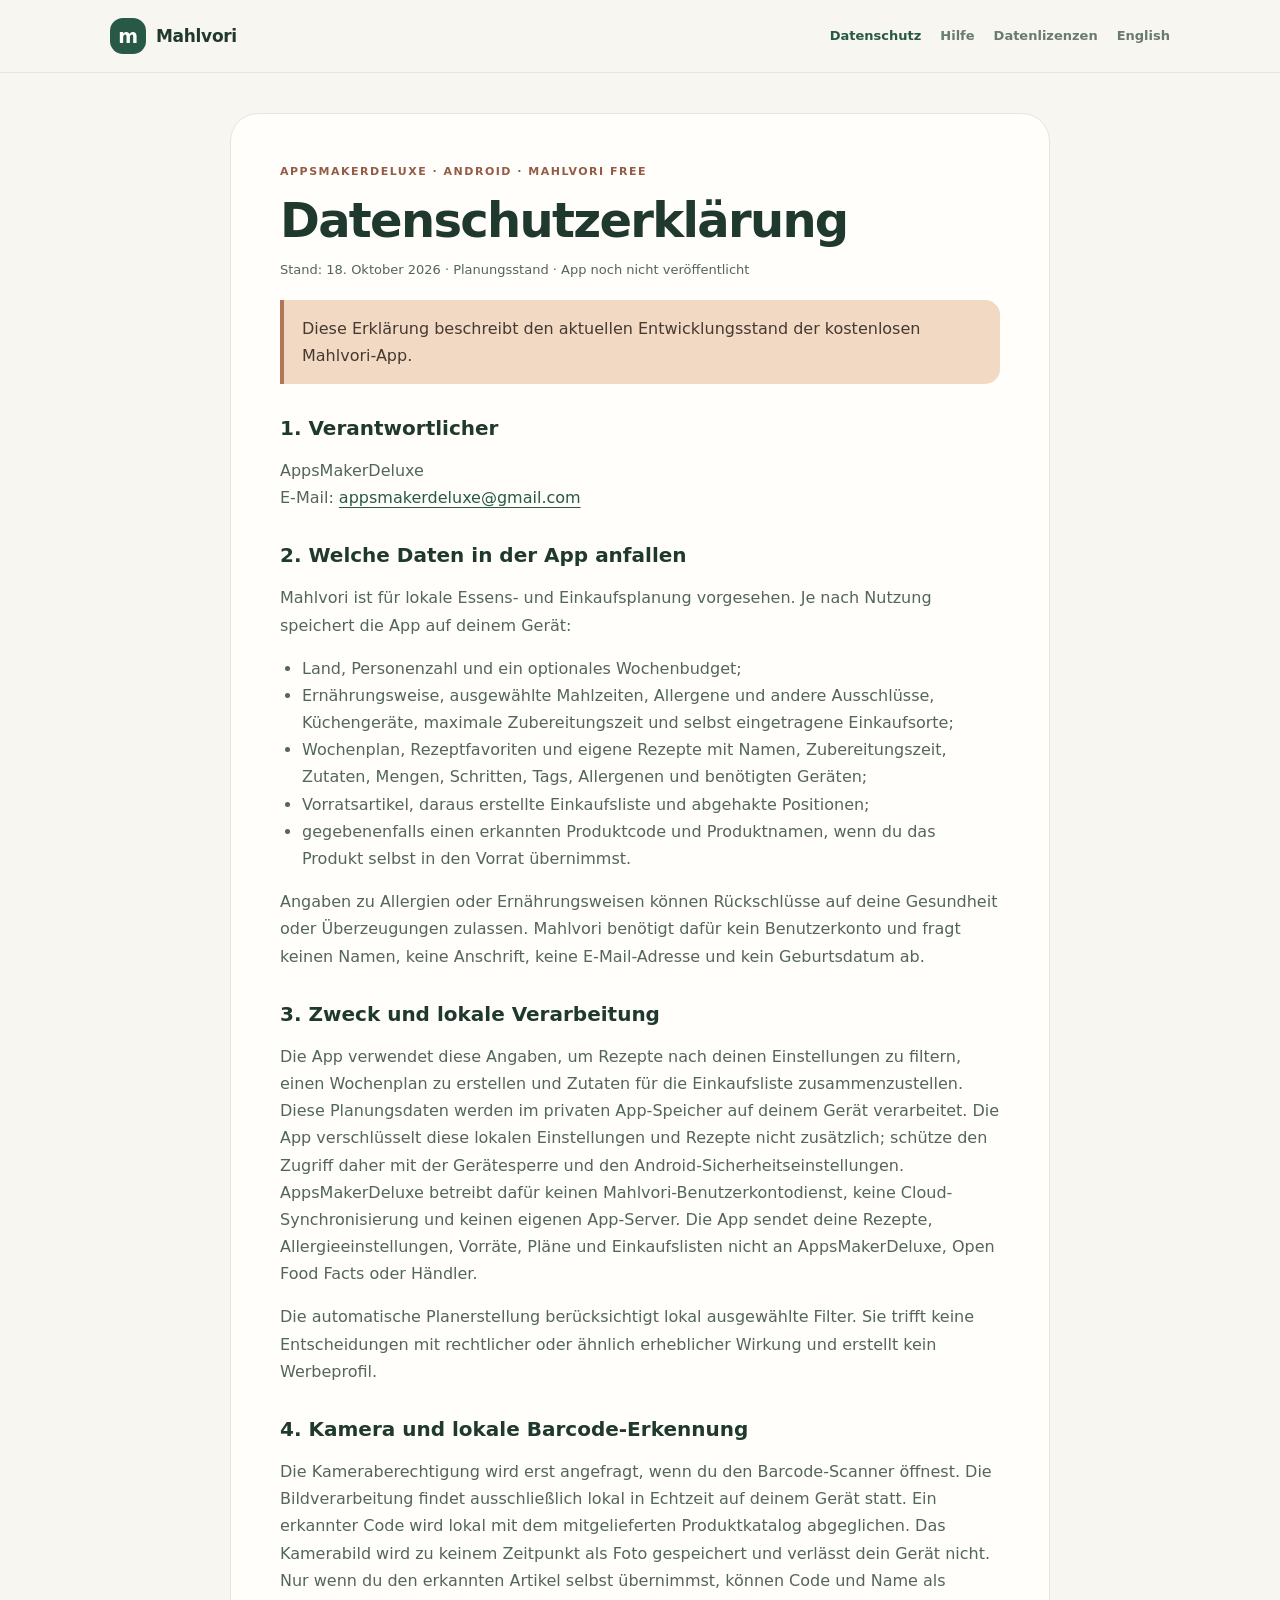
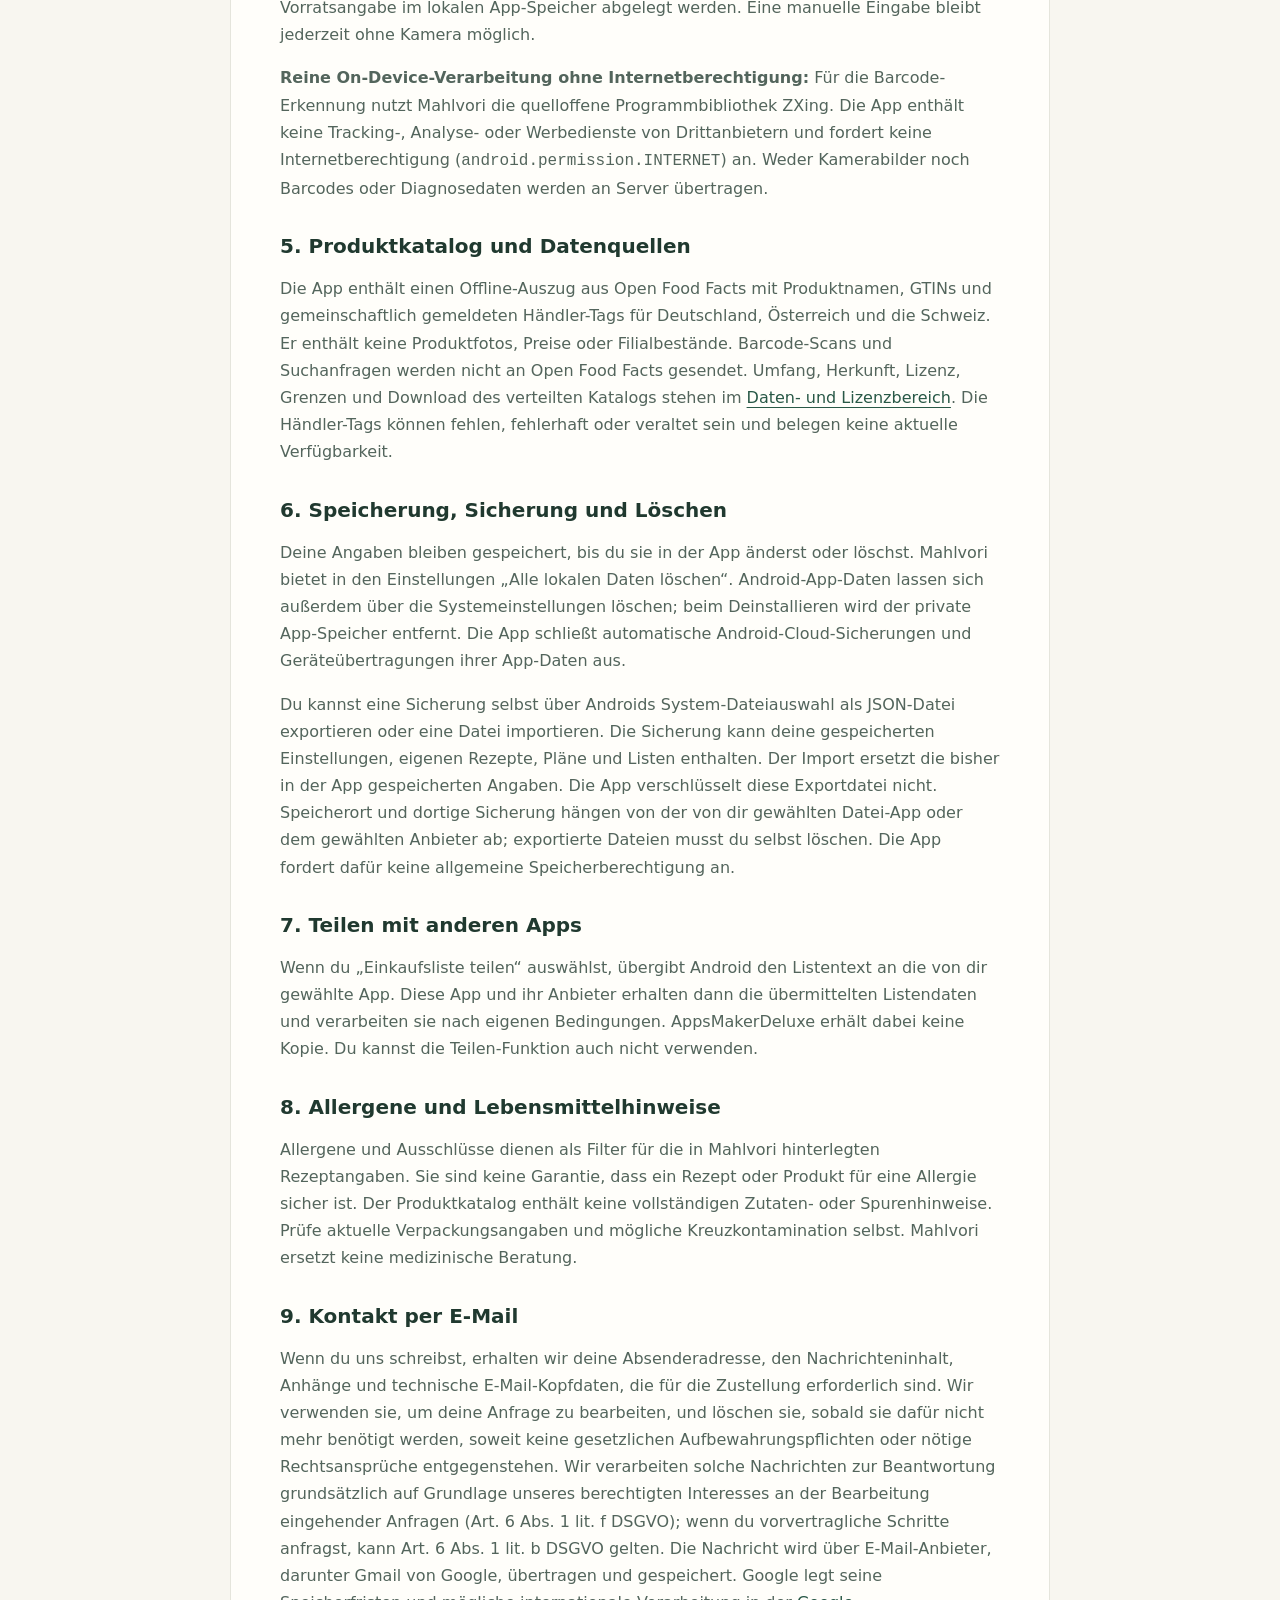
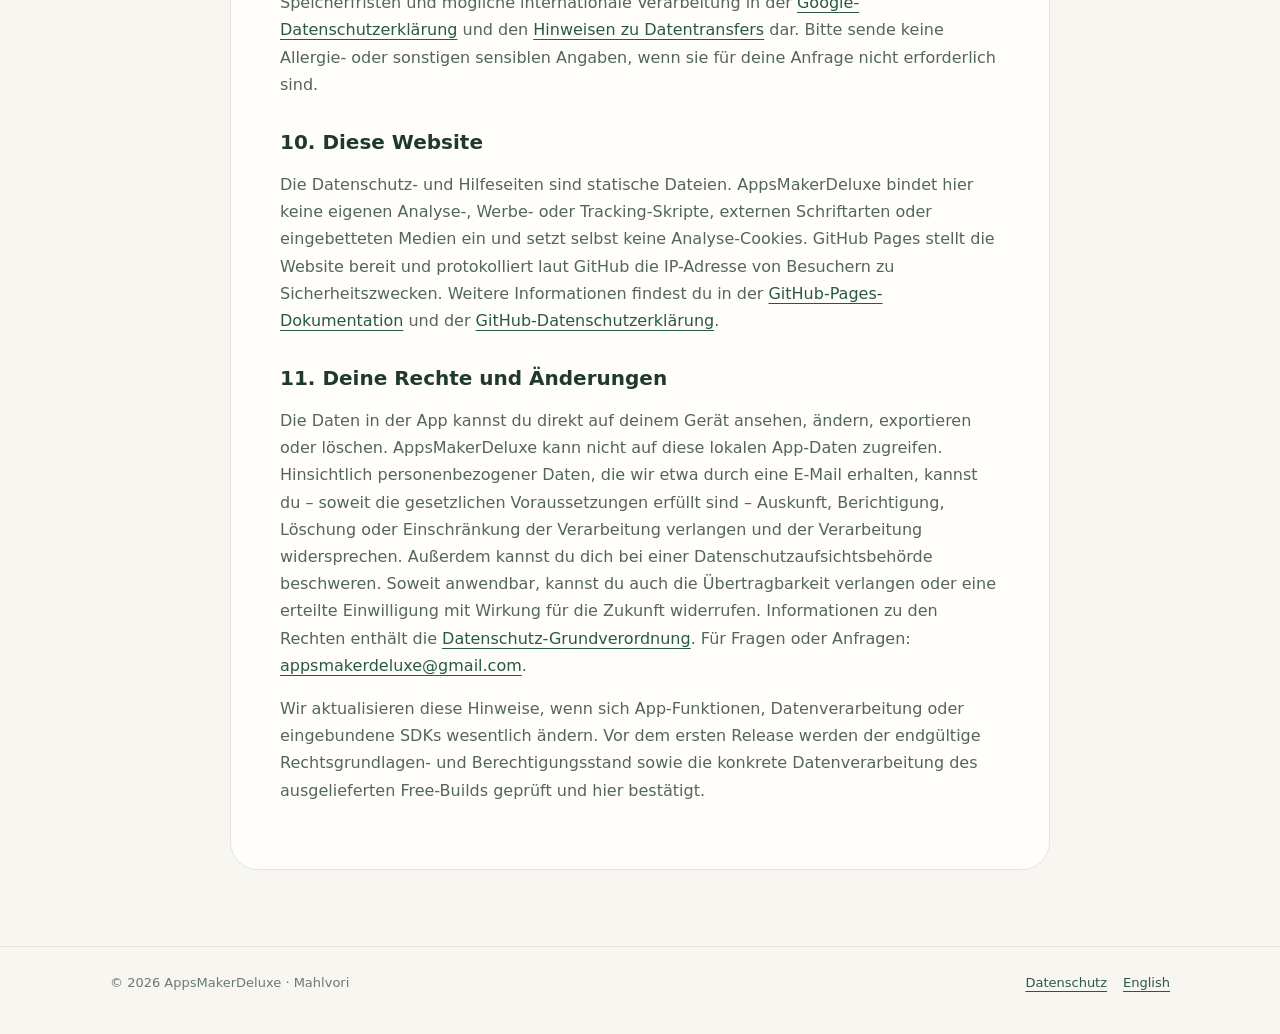
==== commit cf4ecc83: "Remove pre-release reconciliation notice sentence from privacy policy" ====
--- a/index.html
+++ b/index.html
@@ -2,7 +2,7 @@
 <html lang="de"><head><meta charset="utf-8"><meta name="viewport" content="width=device-width,initial-scale=1"><meta name="theme-color" content="#f8f6f0"><meta name="description" content="Datenschutzhinweise für die kostenlose Android-App Mahlvori Free."><title>Datenschutzerklärung – Mahlvori</title><link rel="stylesheet" href="assets/site.css"></head>
 <body><header class="site-header"><div class="wrap header-inner"><a class="brand" href="./"><span class="brand-mark">m</span>Mahlvori</a><nav class="nav" aria-label="Navigation"><a href="./" aria-current="page">Datenschutz</a><a href="support/">Hilfe</a><a href="catalog/">Datenlizenzen</a><a href="en/privacy/" lang="en">English</a></nav></div></header>
 <main class="wrap"><article class="panel"><p class="eyebrow dark">AppsMakerDeluxe · Android · Mahlvori Free</p><h1>Datenschutzerklärung</h1><p class="meta">Stand: 18. Oktober 2026 · Planungsstand · App noch nicht veröffentlicht</p>
-<div class="notice">Diese Erklärung beschreibt den aktuellen Entwicklungsstand der kostenlosen Mahlvori-App. Vor einer Veröffentlichung wird sie mit dem konkreten Release-Build, dessen Berechtigungen und sämtlichen eingebundenen SDK-Versionen abgeglichen.</div>
+<div class="notice">Diese Erklärung beschreibt den aktuellen Entwicklungsstand der kostenlosen Mahlvori-App.</div>
 <h2>1. Verantwortlicher</h2><p>AppsMakerDeluxe<br>E-Mail: <a href="mailto:appsmakerdeluxe@gmail.com">appsmakerdeluxe@gmail.com</a></p>
 <h2>2. Welche Daten in der App anfallen</h2><p>Mahlvori ist für lokale Essens- und Einkaufsplanung vorgesehen. Je nach Nutzung speichert die App auf deinem Gerät:</p><ul><li>Land, Personenzahl und ein optionales Wochenbudget;</li><li>Ernährungsweise, ausgewählte Mahlzeiten, Allergene und andere Ausschlüsse, Küchengeräte, maximale Zubereitungszeit und selbst eingetragene Einkaufsorte;</li><li>Wochenplan, Rezeptfavoriten und eigene Rezepte mit Namen, Zubereitungszeit, Zutaten, Mengen, Schritten, Tags, Allergenen und benötigten Geräten;</li><li>Vorratsartikel, daraus erstellte Einkaufsliste und abgehakte Positionen;</li><li>gegebenenfalls einen erkannten Produktcode und Produktnamen, wenn du das Produkt selbst in den Vorrat übernimmst.</li></ul><p>Angaben zu Allergien oder Ernährungsweisen können Rückschlüsse auf deine Gesundheit oder Überzeugungen zulassen. Mahlvori benötigt dafür kein Benutzerkonto und fragt keinen Namen, keine Anschrift, keine E-Mail-Adresse und kein Geburtsdatum ab.</p>
 <h2>3. Zweck und lokale Verarbeitung</h2><p>Die App verwendet diese Angaben, um Rezepte nach deinen Einstellungen zu filtern, einen Wochenplan zu erstellen und Zutaten für die Einkaufsliste zusammenzustellen. Diese Planungsdaten werden im privaten App-Speicher auf deinem Gerät verarbeitet. Die App verschlüsselt diese lokalen Einstellungen und Rezepte nicht zusätzlich; schütze den Zugriff daher mit der Gerätesperre und den Android-Sicherheitseinstellungen. AppsMakerDeluxe betreibt dafür keinen Mahlvori-Benutzerkontodienst, keine Cloud-Synchronisierung und keinen eigenen App-Server. Die App sendet deine Rezepte, Allergieeinstellungen, Vorräte, Pläne und Einkaufslisten nicht an AppsMakerDeluxe, Open Food Facts oder Händler.</p><p>Die automatische Planerstellung berücksichtigt lokal ausgewählte Filter. Sie trifft keine Entscheidungen mit rechtlicher oder ähnlich erheblicher Wirkung und erstellt kein Werbeprofil.</p>
